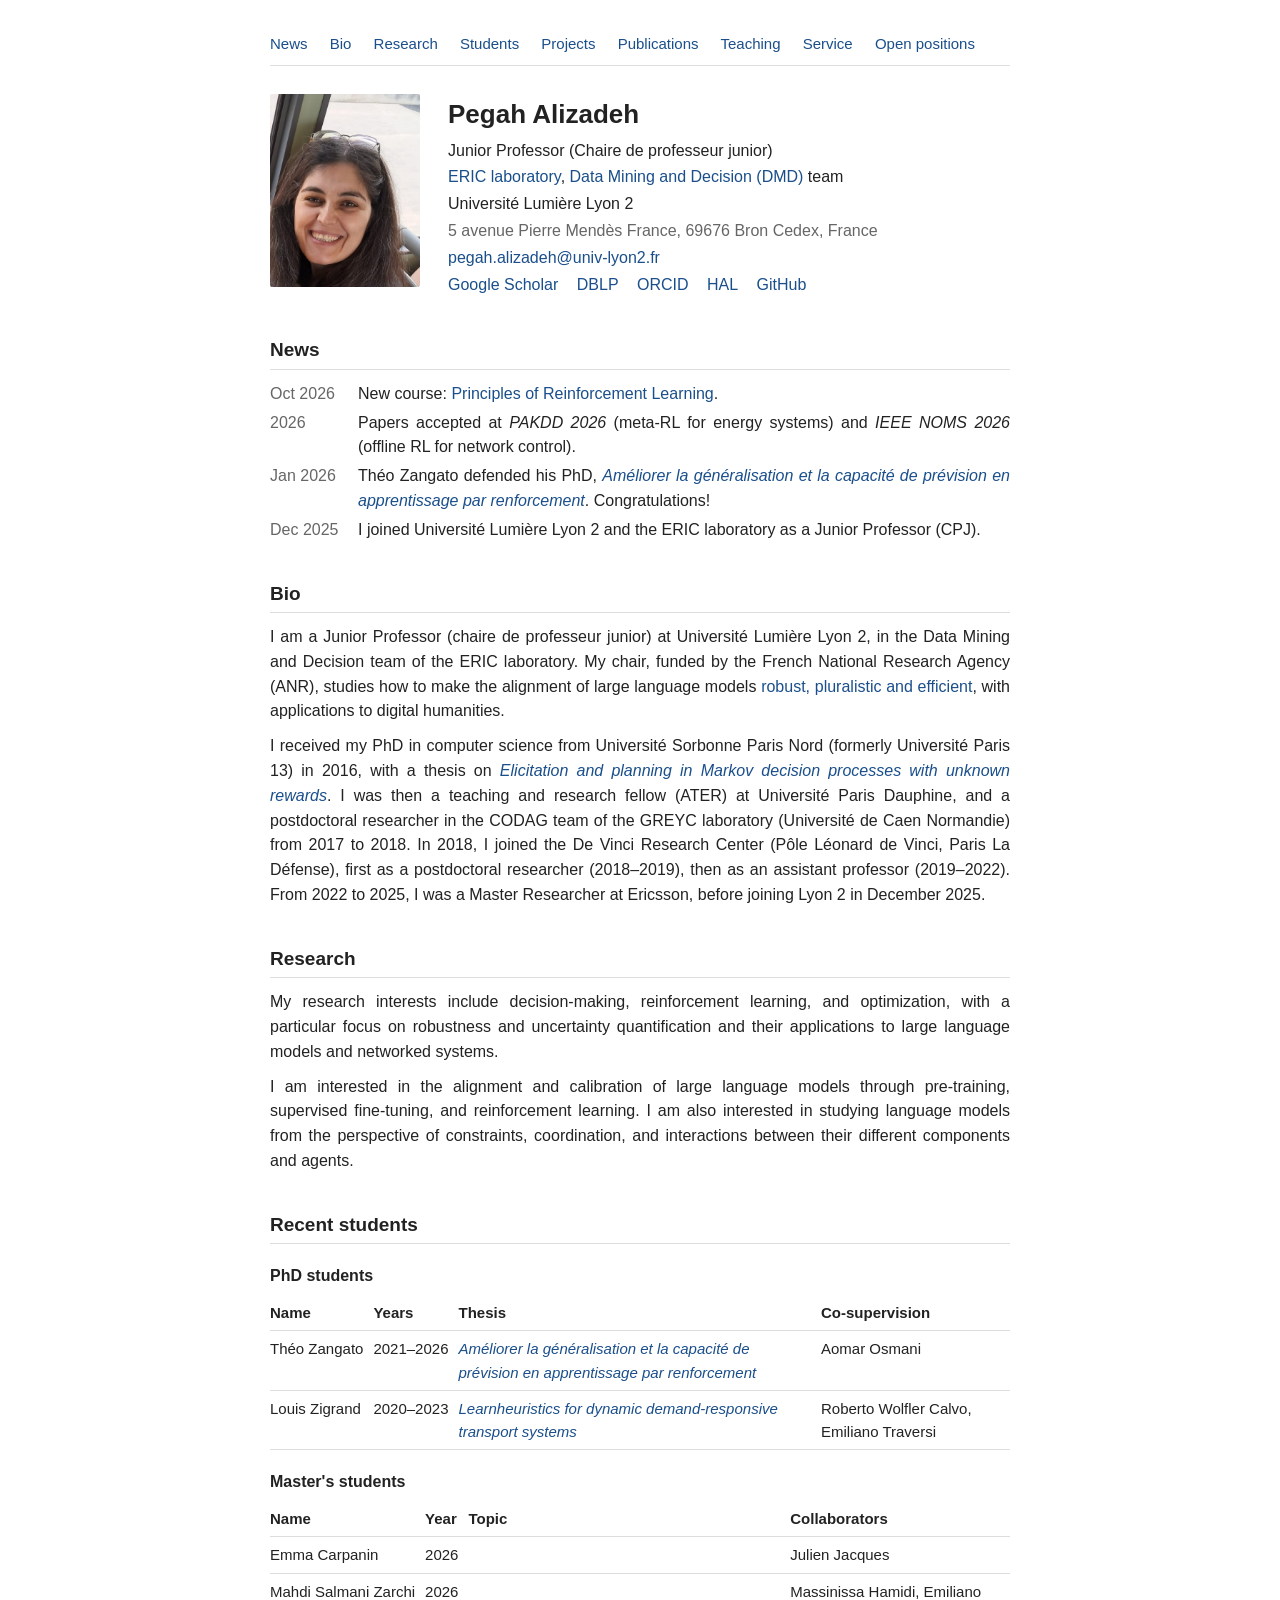
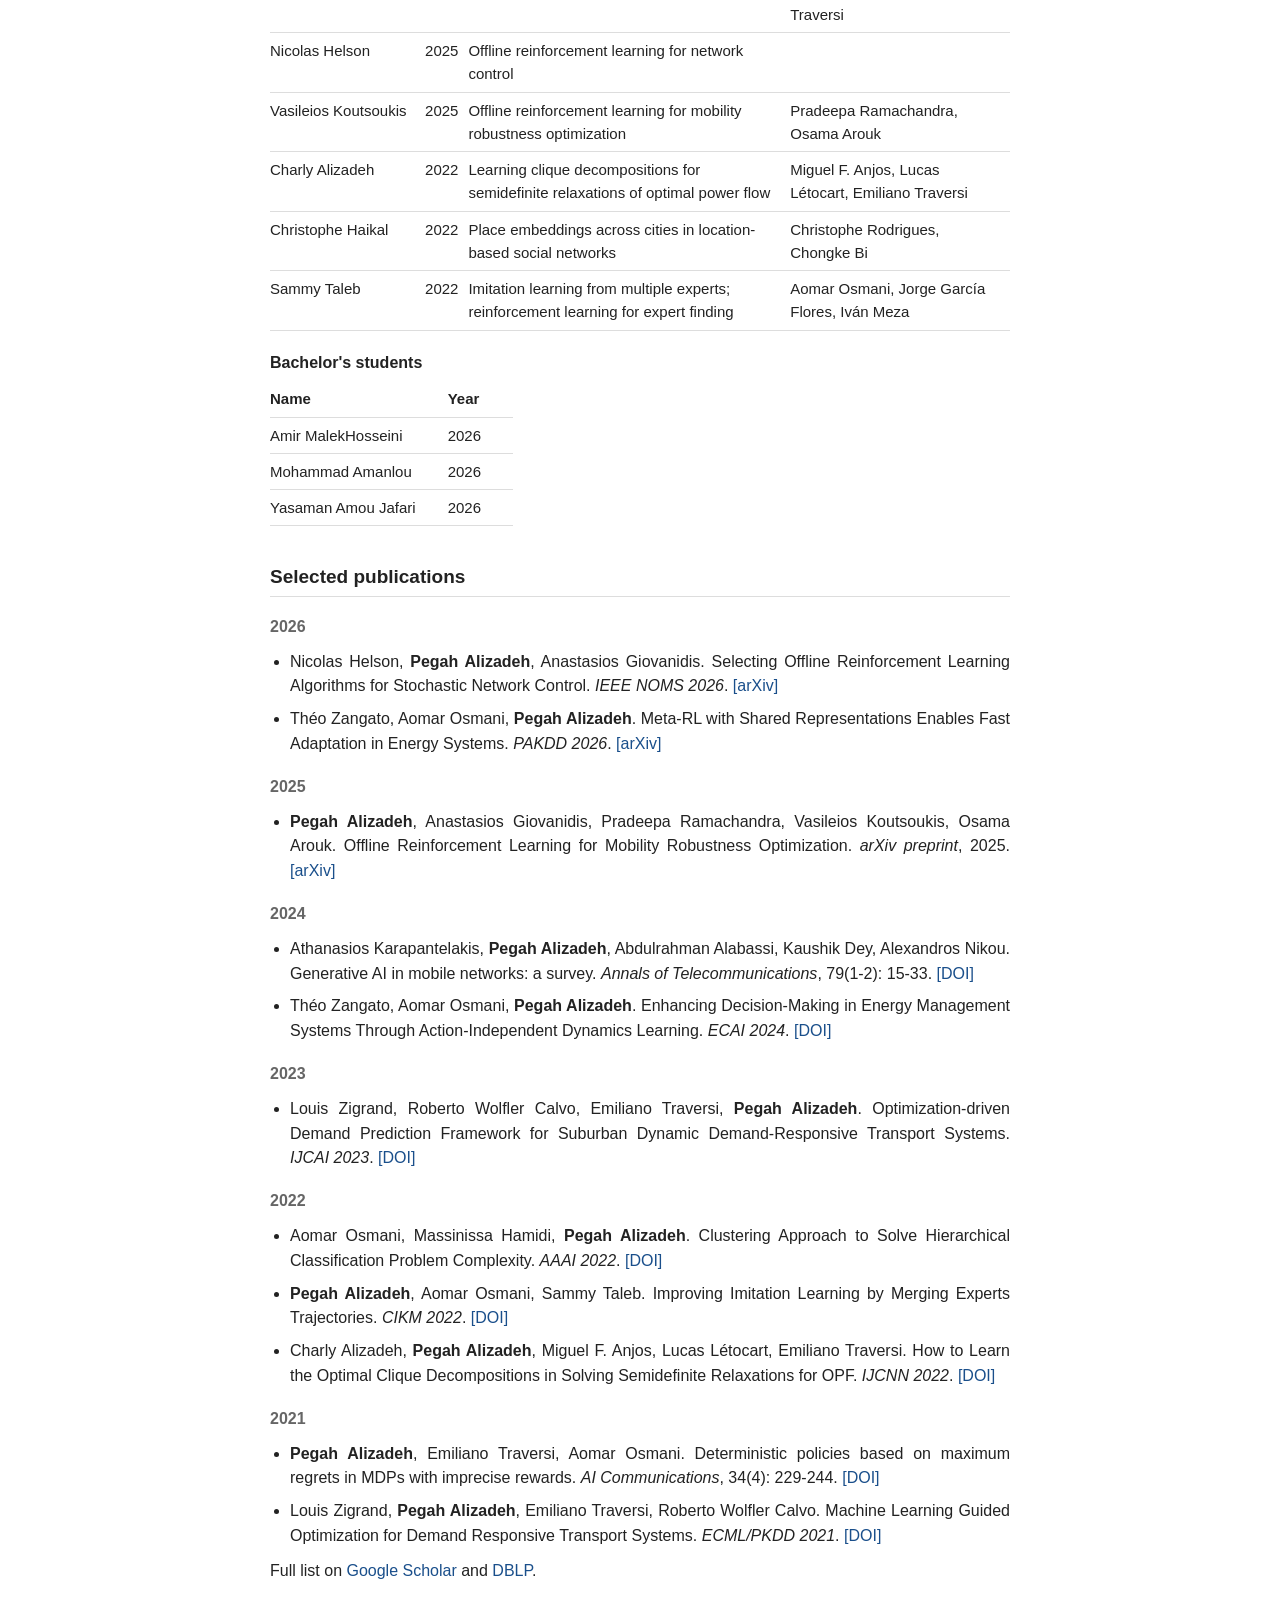
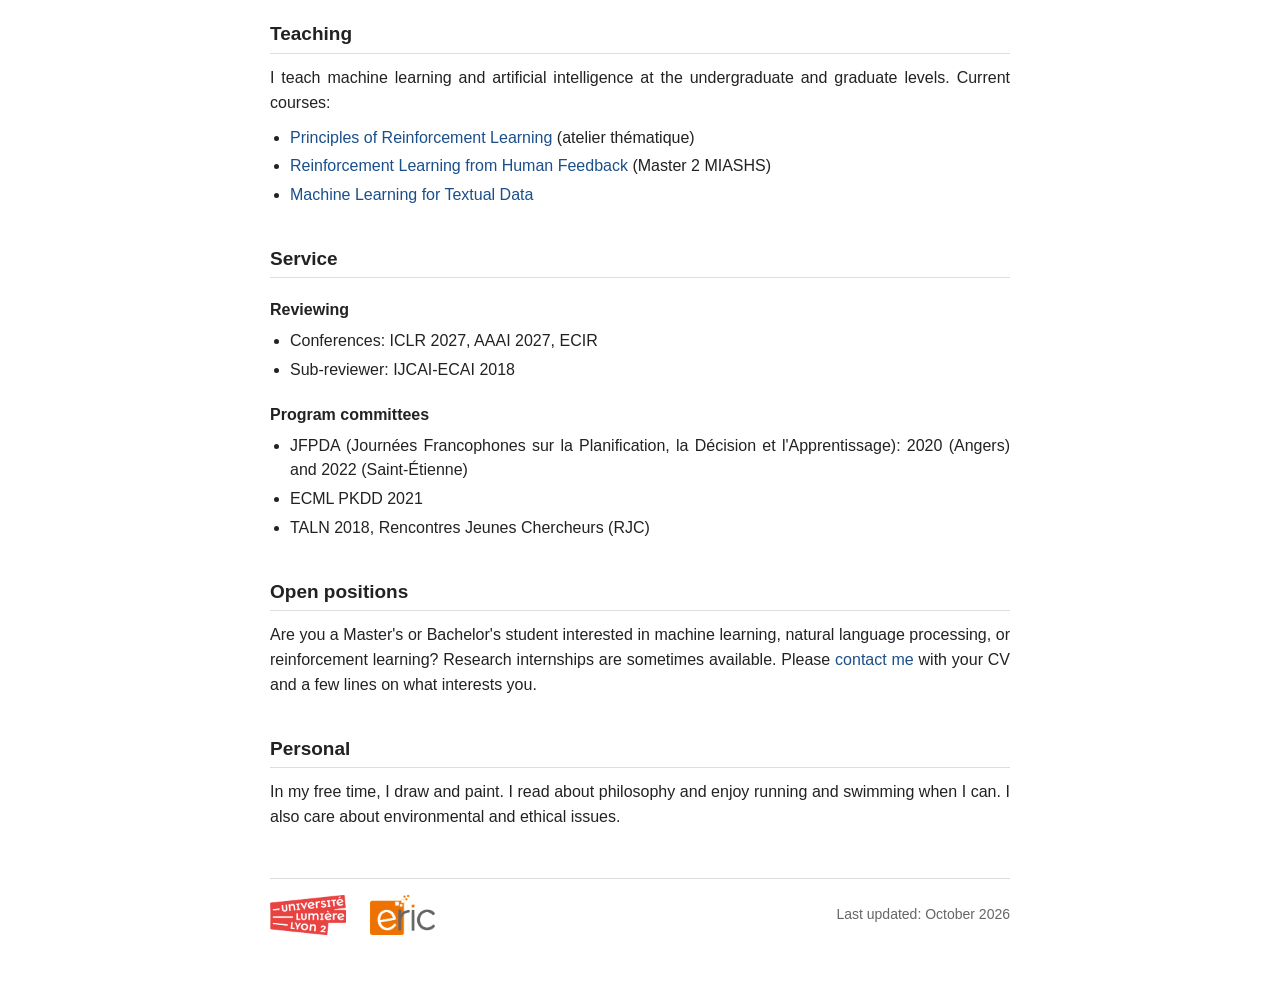
==== index.html @ acbcf165 "Teaching: add the Reinforcement Learning from Human Feedback course page Co-Authored-By: Claude Opus" ====
<!DOCTYPE html>
<html lang="en">
<head>
  <meta charset="UTF-8">
  <meta name="viewport" content="width=device-width, initial-scale=1.0">
  <title>Pegah Alizadeh</title>
  <meta name="description" content="Pegah Alizadeh, Junior Professor at Université Lumière Lyon 2 (ERIC laboratory): reinforcement learning, decision-making, optimization and large language models.">
  <link rel="icon" href="favicon.svg" type="image/svg+xml">
  <link rel="stylesheet" href="style.css">
</head>
<body>
  <nav>
    <a href="#news">News</a>
    <a href="#bio">Bio</a>
    <a href="#research">Research</a>
    <a href="#students">Students</a>
    <a href="projects.html">Projects</a>
    <a href="#publications">Publications</a>
    <a href="#teaching">Teaching</a>
    <a href="#service">Service</a>
    <a href="#opportunities">Open positions</a>
  </nav>

  <header id="about">
    <img src="photo-portrait.jpg" alt="Photo of Pegah Alizadeh">
    <div>
      <h1>Pegah Alizadeh</h1>
      <p>Junior Professor (Chaire de professeur junior)</p>
      <p><a href="https://eric.univ-lyon2.fr/weberic/" target="_blank">ERIC laboratory</a>,
         <a href="https://eric.univ-lyon2.fr/weberic/?page_id=219" target="_blank">Data Mining and Decision (DMD)</a> team</p>
      <p>Université Lumière Lyon 2</p>
      <p class="muted">5 avenue Pierre Mendès France, 69676 Bron Cedex, France</p>
      <p><a href="mailto:pegah.alizadeh@univ-lyon2.fr">pegah.alizadeh@univ-lyon2.fr</a></p>
      <p class="links">
        <a href="https://scholar.google.com/citations?user=bOkBbb8AAAAJ&hl=fr" target="_blank">Google Scholar</a>
        <a href="https://dblp.org/pid/159/4549.html" target="_blank">DBLP</a>
        <a href="https://orcid.org/0000-0002-7231-5840" target="_blank">ORCID</a>
        <a href="https://hal.science/search/index/?q=authFullName_s%3A%22Pegah+Alizadeh%22" target="_blank">HAL</a>
        <a href="https://github.com/pegahani" target="_blank">GitHub</a>
      </p>
    </div>
  </header>

  <section id="news">
    <h2>News</h2>
    <!-- Keep 3 to 5 items, newest first; remove old ones -->
    <ul class="news">
      <li><span class="muted">Oct 2026</span><span>New course: <a href="reinforcement-learning.html">Principles of Reinforcement Learning</a>.</span></li>
      <li><span class="muted">2026</span><span>Papers accepted at <em>PAKDD 2026</em> (meta-RL for energy systems) and <em>IEEE NOMS 2026</em> (offline RL for network control).</span></li>
      <li><span class="muted">Jan 2026</span><span>Théo Zangato defended his PhD, <a href="https://theses.fr/s436061" target="_blank"><em>Améliorer la généralisation et la capacité de prévision en apprentissage par renforcement</em></a>. Congratulations!</span></li>
      <li><span class="muted">Dec 2025</span><span>I joined Université Lumière Lyon 2 and the ERIC laboratory as a Junior Professor (CPJ).</span></li>
    </ul>
  </section>

  <section id="bio">
    <h2>Bio</h2>
    <p>I am a Junior Professor (chaire de professeur junior) at Université Lumière Lyon 2, in the Data Mining and Decision team of the ERIC laboratory.
       My chair, funded by the French National Research Agency (ANR), studies how to make the alignment of large language models
       <a href="projects.html#cpj">robust, pluralistic and efficient</a>, with applications to digital humanities.</p>
    <p>I received my PhD in computer science from Université Sorbonne Paris Nord (formerly Université Paris 13) in 2016, with a thesis on
       <a href="https://theses.fr/2016USPCD011" target="_blank"><em>Elicitation and planning in Markov decision processes with unknown rewards</em></a>.
       I was then a teaching and research fellow (ATER) at Université Paris Dauphine, and a postdoctoral researcher in the CODAG team of the GREYC laboratory (Université de Caen Normandie) from 2017 to 2018.
       In 2018, I joined the De Vinci Research Center (Pôle Léonard de Vinci, Paris La Défense), first as a postdoctoral researcher (2018–2019),
       then as an assistant professor (2019–2022). From 2022 to 2025, I was a Master Researcher at Ericsson, before joining Lyon 2 in December 2025.</p>
  </section>

  <section id="research">
    <h2>Research</h2>
    <p>My research interests include decision-making, reinforcement learning, and optimization, with a particular focus on robustness and uncertainty quantification and their applications to large language models and networked systems.</p>
    <p>I am interested in the alignment and calibration of large language models through pre-training, supervised fine-tuning, and reinforcement learning. I am also interested in studying language models from the perspective of constraints, coordination, and interactions between their different components and agents.</p>
  </section>

  <section id="students">
    <h2>Recent students</h2>

    <h3>PhD students</h3>
    <table class="people">
      <tr><th>Name</th><th>Years</th><th>Thesis</th><th>Co-supervision</th></tr>
      <tr><td>Théo Zangato</td><td>2021–2026</td><td><a href="https://theses.fr/s436061" target="_blank"><em>Améliorer la généralisation et la capacité de prévision en apprentissage par renforcement</em></a></td><td>Aomar Osmani</td></tr>
      <tr><td>Louis Zigrand</td><td>2020–2023</td><td><a href="https://theses.fr/2023PA131042" target="_blank"><em>Learnheuristics for dynamic demand-responsive transport systems</em></a></td><td>Roberto Wolfler Calvo, Emiliano Traversi</td></tr>
    </table>

    <h3>Master's students</h3>
    <table class="people">
      <tr><th>Name</th><th>Year</th><th>Topic</th><th>Collaborators</th></tr>
      <tr><td>Emma Carpanin</td><td>2026</td><td></td><td>Julien Jacques</td></tr>
      <tr><td>Mahdi Salmani Zarchi</td><td>2026</td><td></td><td>Massinissa Hamidi, Emiliano Traversi</td></tr>
      <tr><td>Nicolas Helson</td><td>2025</td><td>Offline reinforcement learning for network control</td><td></td></tr>
      <tr><td>Vasileios Koutsoukis</td><td>2025</td><td>Offline reinforcement learning for mobility robustness optimization</td><td>Pradeepa Ramachandra, Osama Arouk</td></tr>
      <tr><td>Charly Alizadeh</td><td>2022</td><td>Learning clique decompositions for semidefinite relaxations of optimal power flow</td><td>Miguel F. Anjos, Lucas Létocart, Emiliano Traversi</td></tr>
      <tr><td>Christophe Haikal</td><td>2022</td><td>Place embeddings across cities in location-based social networks</td><td>Christophe Rodrigues, Chongke Bi</td></tr>
      <tr><td>Sammy Taleb</td><td>2022</td><td>Imitation learning from multiple experts; reinforcement learning for expert finding</td><td>Aomar Osmani, Jorge García Flores, Iván Meza</td></tr>
    </table>

    <h3>Bachelor's students</h3>
    <table class="people compact">
      <tr><th>Name</th><th>Year</th></tr>
      <tr><td>Amir MalekHosseini</td><td>2026</td></tr>
      <tr><td>Mohammad Amanlou</td><td>2026</td></tr>
      <tr><td>Yasaman Amou Jafari</td><td>2026</td></tr>
    </table>
  </section>

  <section id="publications">
    <h2>Selected publications</h2>

    <p class="year">2026</p>
    <ul class="pubs">
      <li>Nicolas Helson, <strong>Pegah Alizadeh</strong>, Anastasios Giovanidis. Selecting Offline Reinforcement Learning Algorithms for Stochastic Network Control. <em>IEEE NOMS 2026</em>. <a href="https://doi.org/10.48550/arXiv.2603.03932" target="_blank">[arXiv]</a></li>
      <li>Théo Zangato, Aomar Osmani, <strong>Pegah Alizadeh</strong>. Meta-RL with Shared Representations Enables Fast Adaptation in Energy Systems. <em>PAKDD 2026</em>. <a href="https://doi.org/10.48550/arXiv.2603.08418" target="_blank">[arXiv]</a></li>
    </ul>

    <p class="year">2025</p>
    <ul class="pubs">
      <li><strong>Pegah Alizadeh</strong>, Anastasios Giovanidis, Pradeepa Ramachandra, Vasileios Koutsoukis, Osama Arouk. Offline Reinforcement Learning for Mobility Robustness Optimization. <em>arXiv preprint</em>, 2025. <a href="https://doi.org/10.48550/arXiv.2506.22793" target="_blank">[arXiv]</a></li>
    </ul>

    <p class="year">2024</p>
    <ul class="pubs">
      <li>Athanasios Karapantelakis, <strong>Pegah Alizadeh</strong>, Abdulrahman Alabassi, Kaushik Dey, Alexandros Nikou. Generative AI in mobile networks: a survey. <em>Annals of Telecommunications</em>, 79(1-2): 15-33. <a href="https://doi.org/10.1007/s12243-023-00980-9" target="_blank">[DOI]</a></li>
      <li>Théo Zangato, Aomar Osmani, <strong>Pegah Alizadeh</strong>. Enhancing Decision-Making in Energy Management Systems Through Action-Independent Dynamics Learning. <em>ECAI 2024</em>. <a href="https://doi.org/10.3233/FAIA241050" target="_blank">[DOI]</a></li>
    </ul>

    <p class="year">2023</p>
    <ul class="pubs">
      <li>Louis Zigrand, Roberto Wolfler Calvo, Emiliano Traversi, <strong>Pegah Alizadeh</strong>. Optimization-driven Demand Prediction Framework for Suburban Dynamic Demand-Responsive Transport Systems. <em>IJCAI 2023</em>. <a href="https://doi.org/10.24963/ijcai.2023/703" target="_blank">[DOI]</a></li>
    </ul>

    <p class="year">2022</p>
    <ul class="pubs">
      <li>Aomar Osmani, Massinissa Hamidi, <strong>Pegah Alizadeh</strong>. Clustering Approach to Solve Hierarchical Classification Problem Complexity. <em>AAAI 2022</em>. <a href="https://doi.org/10.1609/aaai.v36i7.20760" target="_blank">[DOI]</a></li>
      <li><strong>Pegah Alizadeh</strong>, Aomar Osmani, Sammy Taleb. Improving Imitation Learning by Merging Experts Trajectories. <em>CIKM 2022</em>. <a href="https://doi.org/10.1145/3511808.3557616" target="_blank">[DOI]</a></li>
      <li>Charly Alizadeh, <strong>Pegah Alizadeh</strong>, Miguel F. Anjos, Lucas Létocart, Emiliano Traversi. How to Learn the Optimal Clique Decompositions in Solving Semidefinite Relaxations for OPF. <em>IJCNN 2022</em>. <a href="https://doi.org/10.1109/IJCNN55064.2022.9891912" target="_blank">[DOI]</a></li>
    </ul>

    <p class="year">2021</p>
    <ul class="pubs">
      <li><strong>Pegah Alizadeh</strong>, Emiliano Traversi, Aomar Osmani. Deterministic policies based on maximum regrets in MDPs with imprecise rewards. <em>AI Communications</em>, 34(4): 229-244. <a href="https://doi.org/10.3233/AIC-190632" target="_blank">[DOI]</a></li>
      <li>Louis Zigrand, <strong>Pegah Alizadeh</strong>, Emiliano Traversi, Roberto Wolfler Calvo. Machine Learning Guided Optimization for Demand Responsive Transport Systems. <em>ECML/PKDD 2021</em>. <a href="https://doi.org/10.1007/978-3-030-86514-6_26" target="_blank">[DOI]</a></li>
    </ul>
    <p>Full list on <a href="https://scholar.google.com/citations?user=bOkBbb8AAAAJ&hl=fr" target="_blank">Google Scholar</a> and <a href="https://dblp.org/pid/159/4549.html" target="_blank">DBLP</a>.</p>
  </section>

  <section id="teaching">
    <h2>Teaching</h2>
    <p>I teach machine learning and artificial intelligence at the undergraduate and graduate levels. Current courses:</p>
    <ul>
      <li><a href="reinforcement-learning.html">Principles of Reinforcement Learning</a> (atelier thématique)</li>
      <li><a href="rlhf-course.html">Reinforcement Learning from Human Feedback</a> (Master 2 MIASHS)</li>
      <li><a href="machine-learning-textual-data.html">Machine Learning for Textual Data</a></li>
    </ul>
  </section>

  <section id="service">
    <h2>Service</h2>
    <h3>Reviewing</h3>
    <ul>
      <li>Conferences: ICLR 2027, AAAI 2027, ECIR</li>
      <li>Sub-reviewer: IJCAI-ECAI 2018</li>
    </ul>
    <h3>Program committees</h3>
    <ul>
      <li>JFPDA (Journées Francophones sur la Planification, la Décision et l'Apprentissage): 2020 (Angers) and 2022 (Saint-Étienne)</li>
      <li>ECML PKDD 2021</li>
      <li>TALN 2018, Rencontres Jeunes Chercheurs (RJC)</li>
    </ul>
    <!-- Template for more items: PhD juries, responsibilities at Lyon 2 / ERIC, project evaluation (ANR, ...)
    <h3>PhD juries</h3>
    <ul><li>First Last, University, year (examiner)</li></ul>
    -->
  </section>

  <section id="opportunities">
    <h2>Open positions</h2>
    <p>Are you a Master's or Bachelor's student interested in machine learning, natural language processing, or reinforcement learning? Research internships are sometimes available. Please <a href="mailto:pegah.alizadeh@univ-lyon2.fr?subject=Research%20opportunity">contact me</a> with your CV and a few lines on what interests you.</p>
  </section>

  <section id="personal">
    <h2>Personal</h2>
    <p>In my free time, I draw and paint. I read about philosophy and enjoy running and swimming when I can. I also care about environmental and ethical issues.</p>
  </section>

  <footer>
    <img src="lyon2-logo-trim.png" alt="Université Lumière Lyon 2">
    <img src="eric-lab-trim.png" alt="ERIC laboratory">
    <span>Last updated: October 2026</span>
  </footer>
</body>
</html>
---- style.css ----
/* Simple academic page: one column, one accent colour, no effects. */

:root {
  --text: #222;
  --muted: #666;
  --rule: #ddd;
  --link: #1a4f8b;
  --bg: #fff;
}

* {
  box-sizing: border-box;
}

html {
  scroll-behavior: smooth;
}

body {
  margin: 0 auto;
  padding: 32px 20px 48px;
  max-width: 780px;
  background: var(--bg);
  color: var(--text);
  font-family: -apple-system, BlinkMacSystemFont, "Segoe UI", Roboto, "Helvetica Neue", Arial, sans-serif;
  font-size: 16px;
  line-height: 1.55;
}

a {
  color: var(--link);
  text-decoration: none;
}

a:hover {
  text-decoration: underline;
}

/* Navigation: a single line of text links */
nav {
  padding-bottom: 10px;
  margin-bottom: 28px;
  border-bottom: 1px solid var(--rule);
  font-size: 15px;
}

nav a {
  margin-right: 18px;
}

/* Header: photo and identity */
header {
  display: flex;
  gap: 28px;
  align-items: flex-start;
  margin-bottom: 8px;
}

header img {
  width: 150px;
  height: auto;
  border-radius: 2px;
}

header h1 {
  margin: 0 0 4px;
  font-size: 26px;
  font-weight: 600;
}

header p {
  margin: 2px 0;
}

.muted {
  color: var(--muted);
}

.links a {
  margin-right: 14px;
}

/* Sections */
h1 {
  font-size: 26px;
  font-weight: 600;
  margin: 0 0 8px;
}

h2 {
  margin: 36px 0 12px;
  padding-bottom: 4px;
  border-bottom: 1px solid var(--rule);
  font-size: 19px;
  font-weight: 600;
}

h3 {
  margin: 20px 0 6px;
  font-size: 16px;
  font-weight: 600;
}

p {
  margin: 0 0 10px;
}

ul {
  margin: 0 0 10px;
  padding-left: 20px;
}

li {
  margin: 4px 0;
}

/* Justified text for paragraphs and list items (not headers, menus or tables) */
section p,
section li,
body > p,
.project p,
.project li {
  text-align: justify;
  hyphens: auto;
}

header p {
  text-align: left;
}

/* News: date in a fixed column, wrapped lines aligned with the text */
.news {
  list-style: none;
  padding-left: 0;
}

.news li {
  display: grid;
  grid-template-columns: 76px 1fr;
  column-gap: 12px;
}

/* Publications */
.pubs li {
  margin: 8px 0;
}

.year {
  margin-top: 18px;
  color: var(--muted);
  font-weight: 600;
}

/* Tables (students, course sessions) */
table {
  width: 100%;
  border-collapse: collapse;
  margin: 6px 0 12px;
  font-size: 15px;
}

th,
td {
  padding: 6px 10px 6px 0;
  border-bottom: 1px solid var(--rule);
  text-align: left;
  vertical-align: top;
}

th {
  font-weight: 600;
}

/* Keep names and years on one line (they wrap again on small screens) */
table.people td:nth-child(1),
table.people td:nth-child(2) {
  white-space: nowrap;
}

table.compact {
  width: auto;
}

table.compact td,
table.compact th {
  padding-right: 32px;
}

/* Footer with institution logos */
footer {
  margin-top: 48px;
  padding-top: 16px;
  border-top: 1px solid var(--rule);
  display: flex;
  gap: 24px;
  align-items: center;
  color: var(--muted);
  font-size: 14px;
}

footer img {
  height: 40px;
  width: auto;
  display: block;
}

footer span {
  margin-left: auto;
}

@media (max-width: 560px) {
  header {
    flex-direction: column;
    gap: 14px;
  }

  header img {
    width: 120px;
  }

  nav a {
    display: inline-block;
    margin-bottom: 4px;
  }

  table {
    font-size: 14px;
  }

  table.people td:nth-child(1),
  table.people td:nth-child(2) {
    white-space: normal;
  }
}
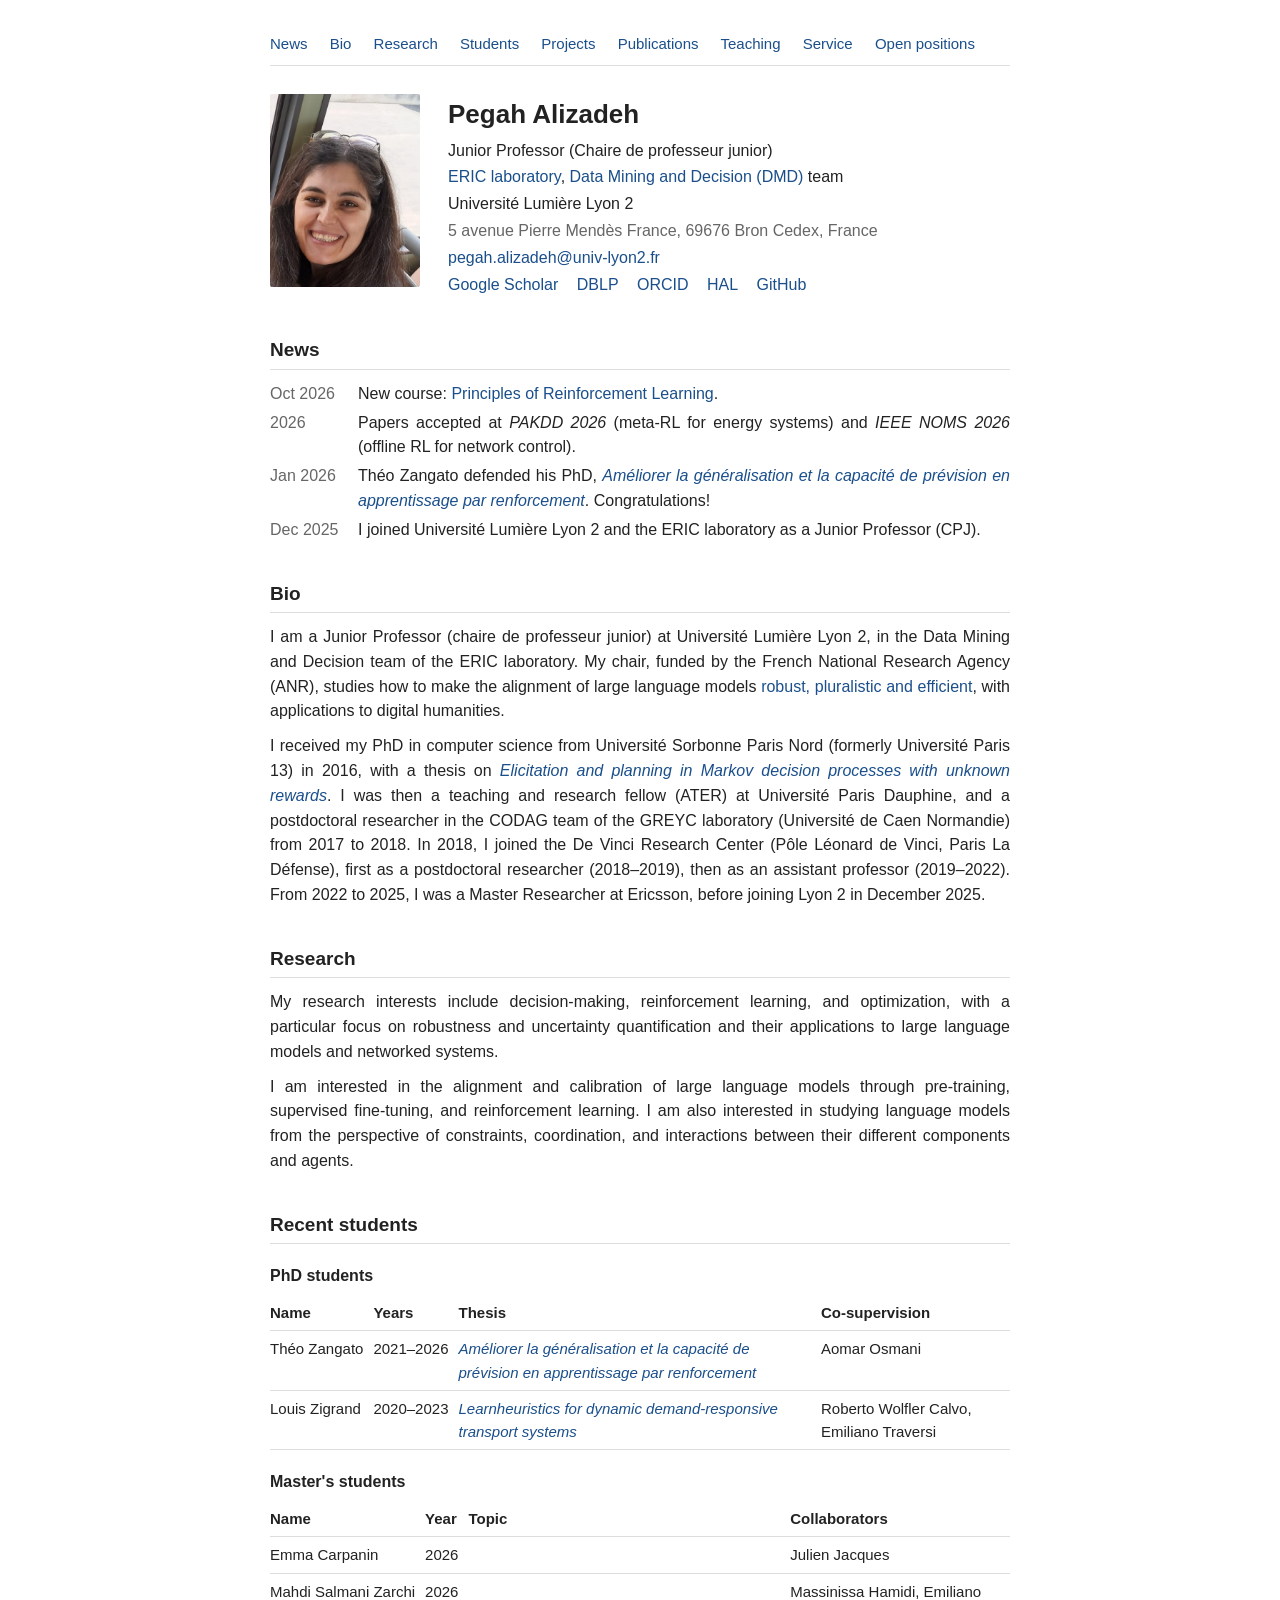
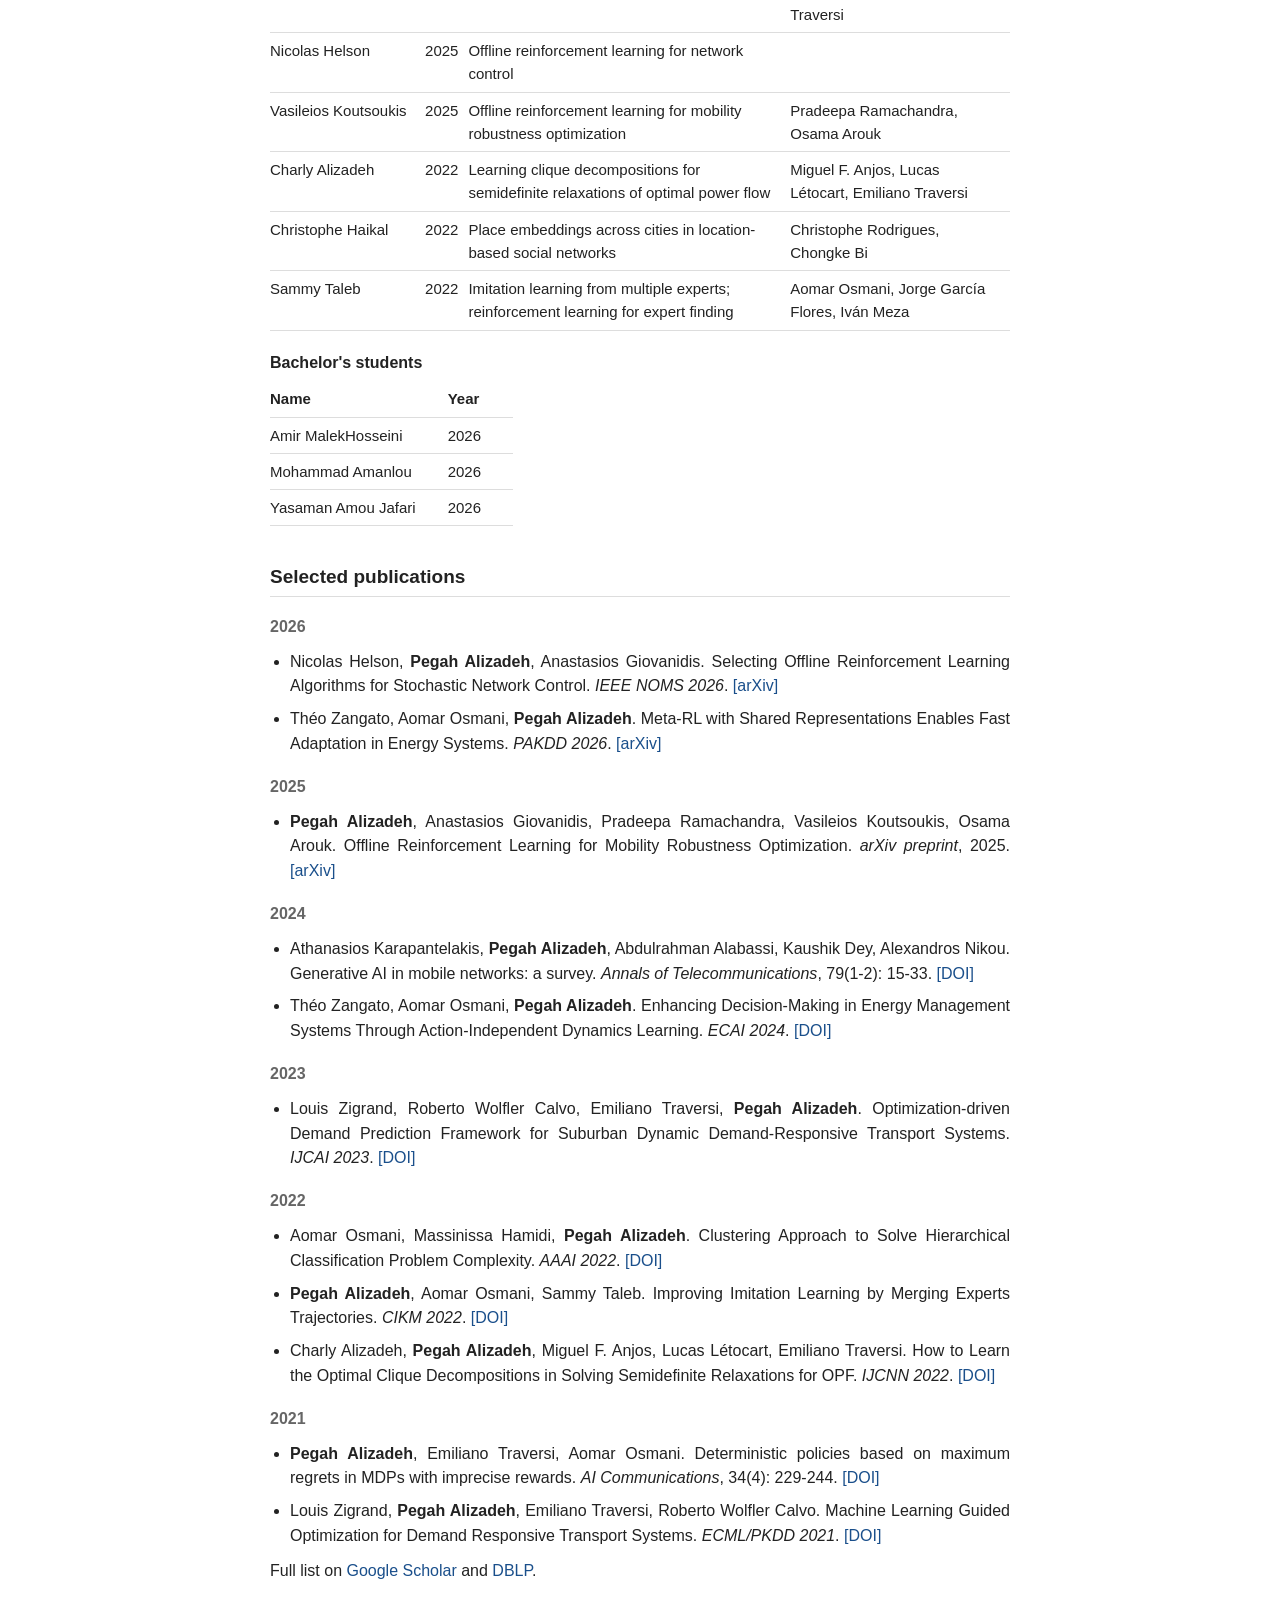
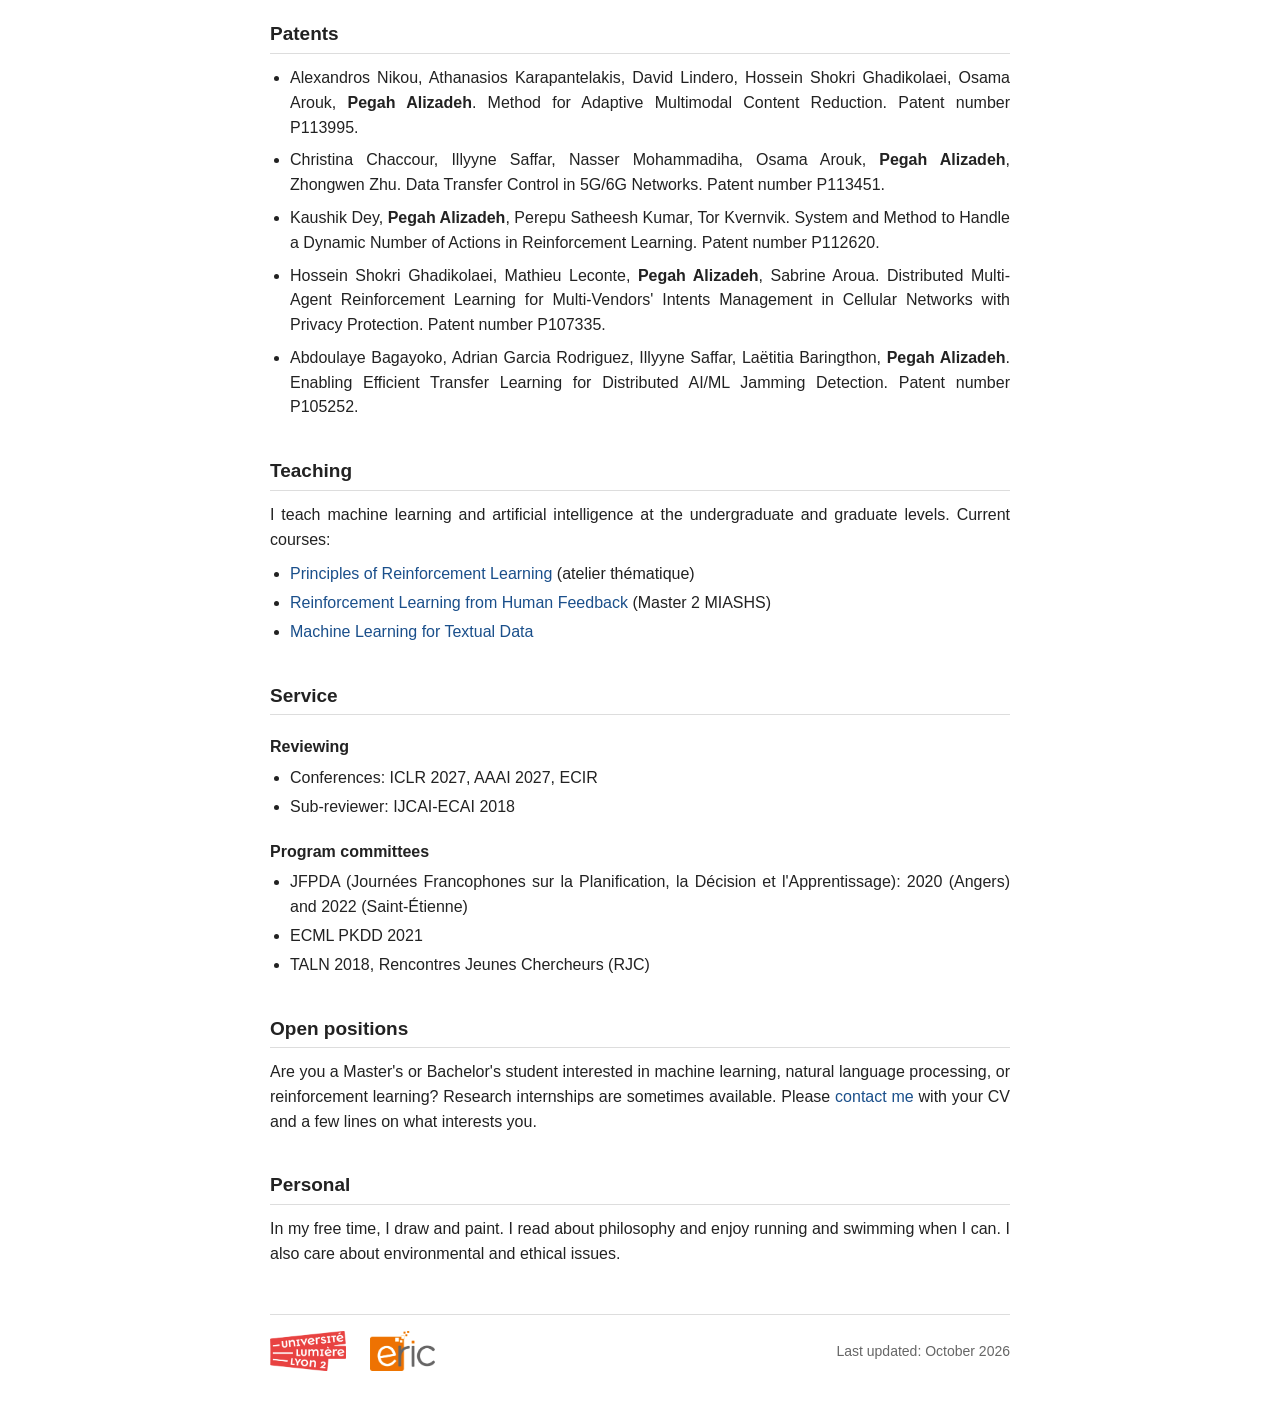
==== commit 9a402fec: "Add a Patents section after Publications Co-Authored-By: Claude Opus 5.5 <noreply@anthropic.com>" ====
--- a/index.html
+++ b/index.html
@@ -141,6 +141,17 @@
     <p>Full list on <a href="https://scholar.google.com/citations?user=bOkBbb8AAAAJ&hl=fr" target="_blank">Google Scholar</a> and <a href="https://dblp.org/pid/159/4549.html" target="_blank">DBLP</a>.</p>
   </section>
 
+  <section id="patents">
+    <h2>Patents</h2>
+    <ul class="pubs">
+      <li>Alexandros Nikou, Athanasios Karapantelakis, David Lindero, Hossein Shokri Ghadikolaei, Osama Arouk, <strong>Pegah Alizadeh</strong>. Method for Adaptive Multimodal Content Reduction. Patent number P113995.</li>
+      <li>Christina Chaccour, Illyyne Saffar, Nasser Mohammadiha, Osama Arouk, <strong>Pegah Alizadeh</strong>, Zhongwen Zhu. Data Transfer Control in 5G/6G Networks. Patent number P113451.</li>
+      <li>Kaushik Dey, <strong>Pegah Alizadeh</strong>, Perepu Satheesh Kumar, Tor Kvernvik. System and Method to Handle a Dynamic Number of Actions in Reinforcement Learning. Patent number P112620.</li>
+      <li>Hossein Shokri Ghadikolaei, Mathieu Leconte, <strong>Pegah Alizadeh</strong>, Sabrine Aroua. Distributed Multi-Agent Reinforcement Learning for Multi-Vendors' Intents Management in Cellular Networks with Privacy Protection. Patent number P107335.</li>
+      <li>Abdoulaye Bagayoko, Adrian Garcia Rodriguez, Illyyne Saffar, Laëtitia Baringthon, <strong>Pegah Alizadeh</strong>. Enabling Efficient Transfer Learning for Distributed AI/ML Jamming Detection. Patent number P105252.</li>
+    </ul>
+  </section>
+
   <section id="teaching">
     <h2>Teaching</h2>
     <p>I teach machine learning and artificial intelligence at the undergraduate and graduate levels. Current courses:</p>
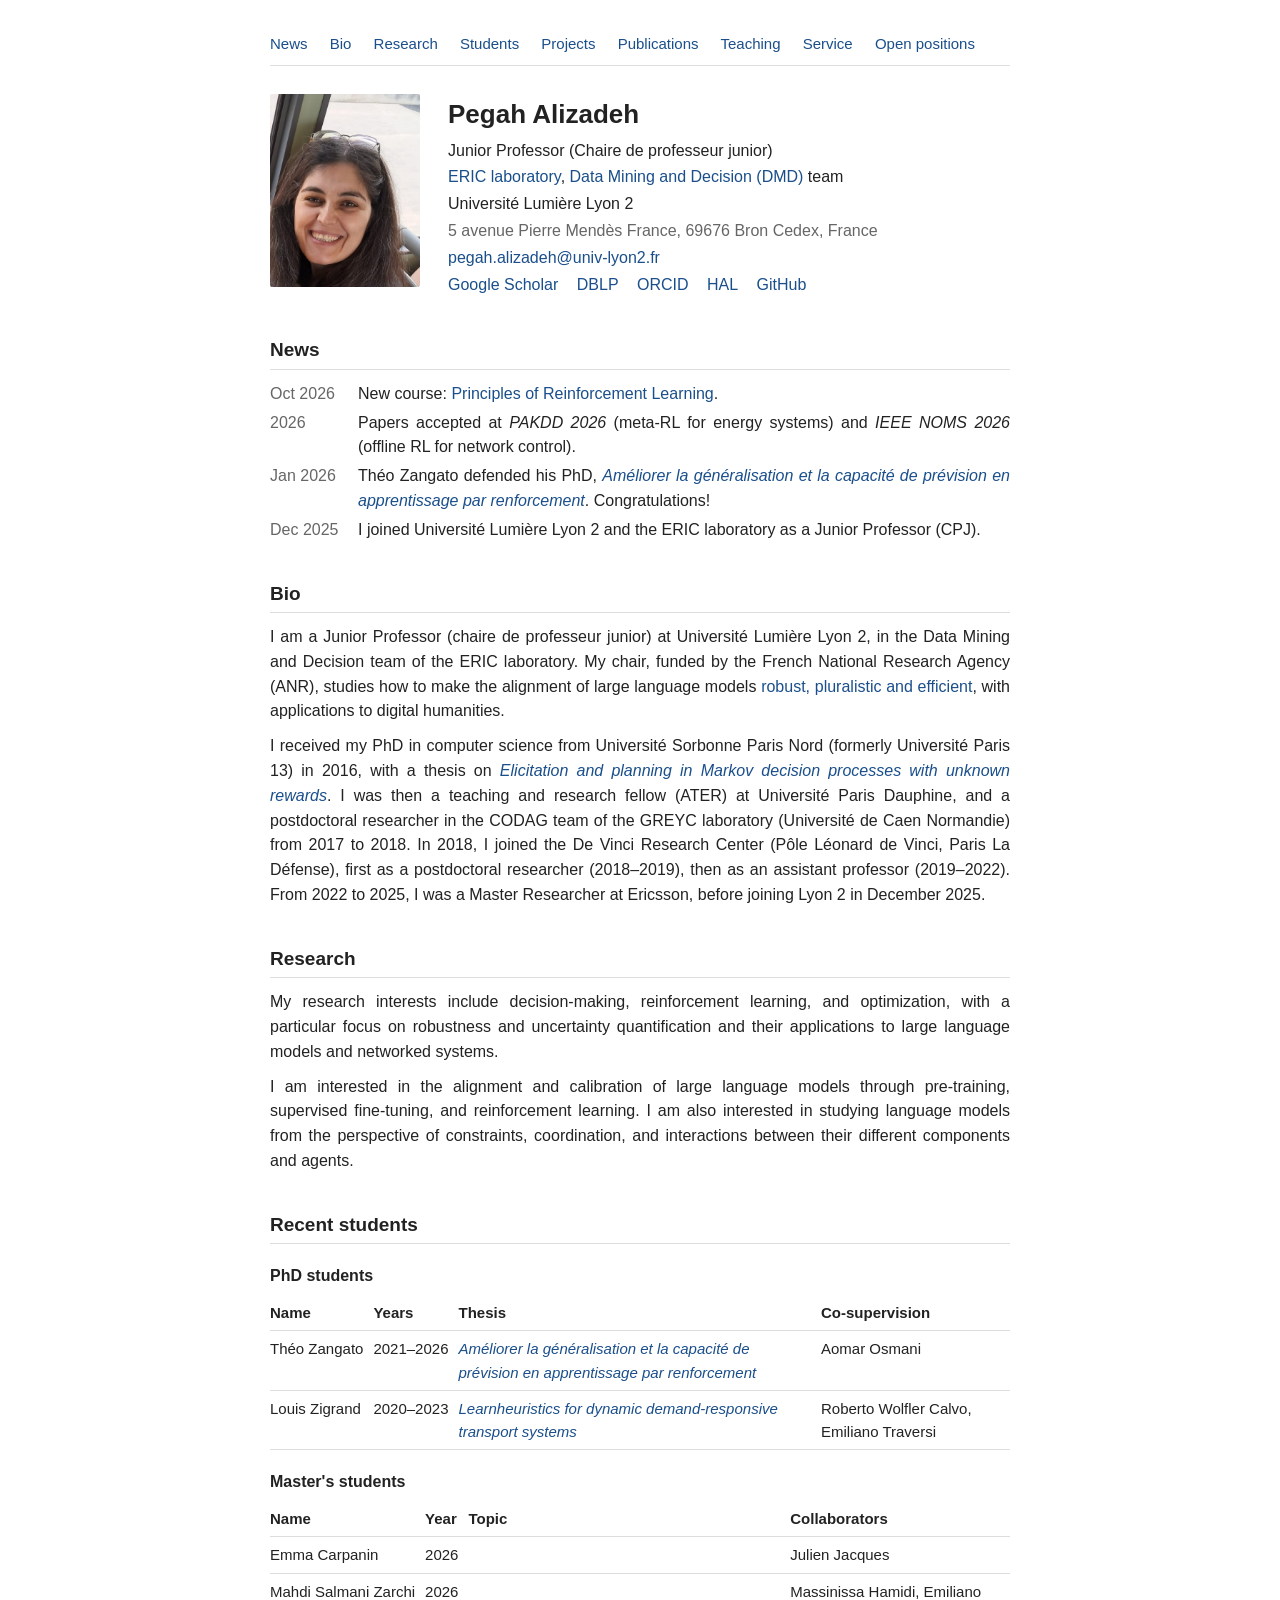
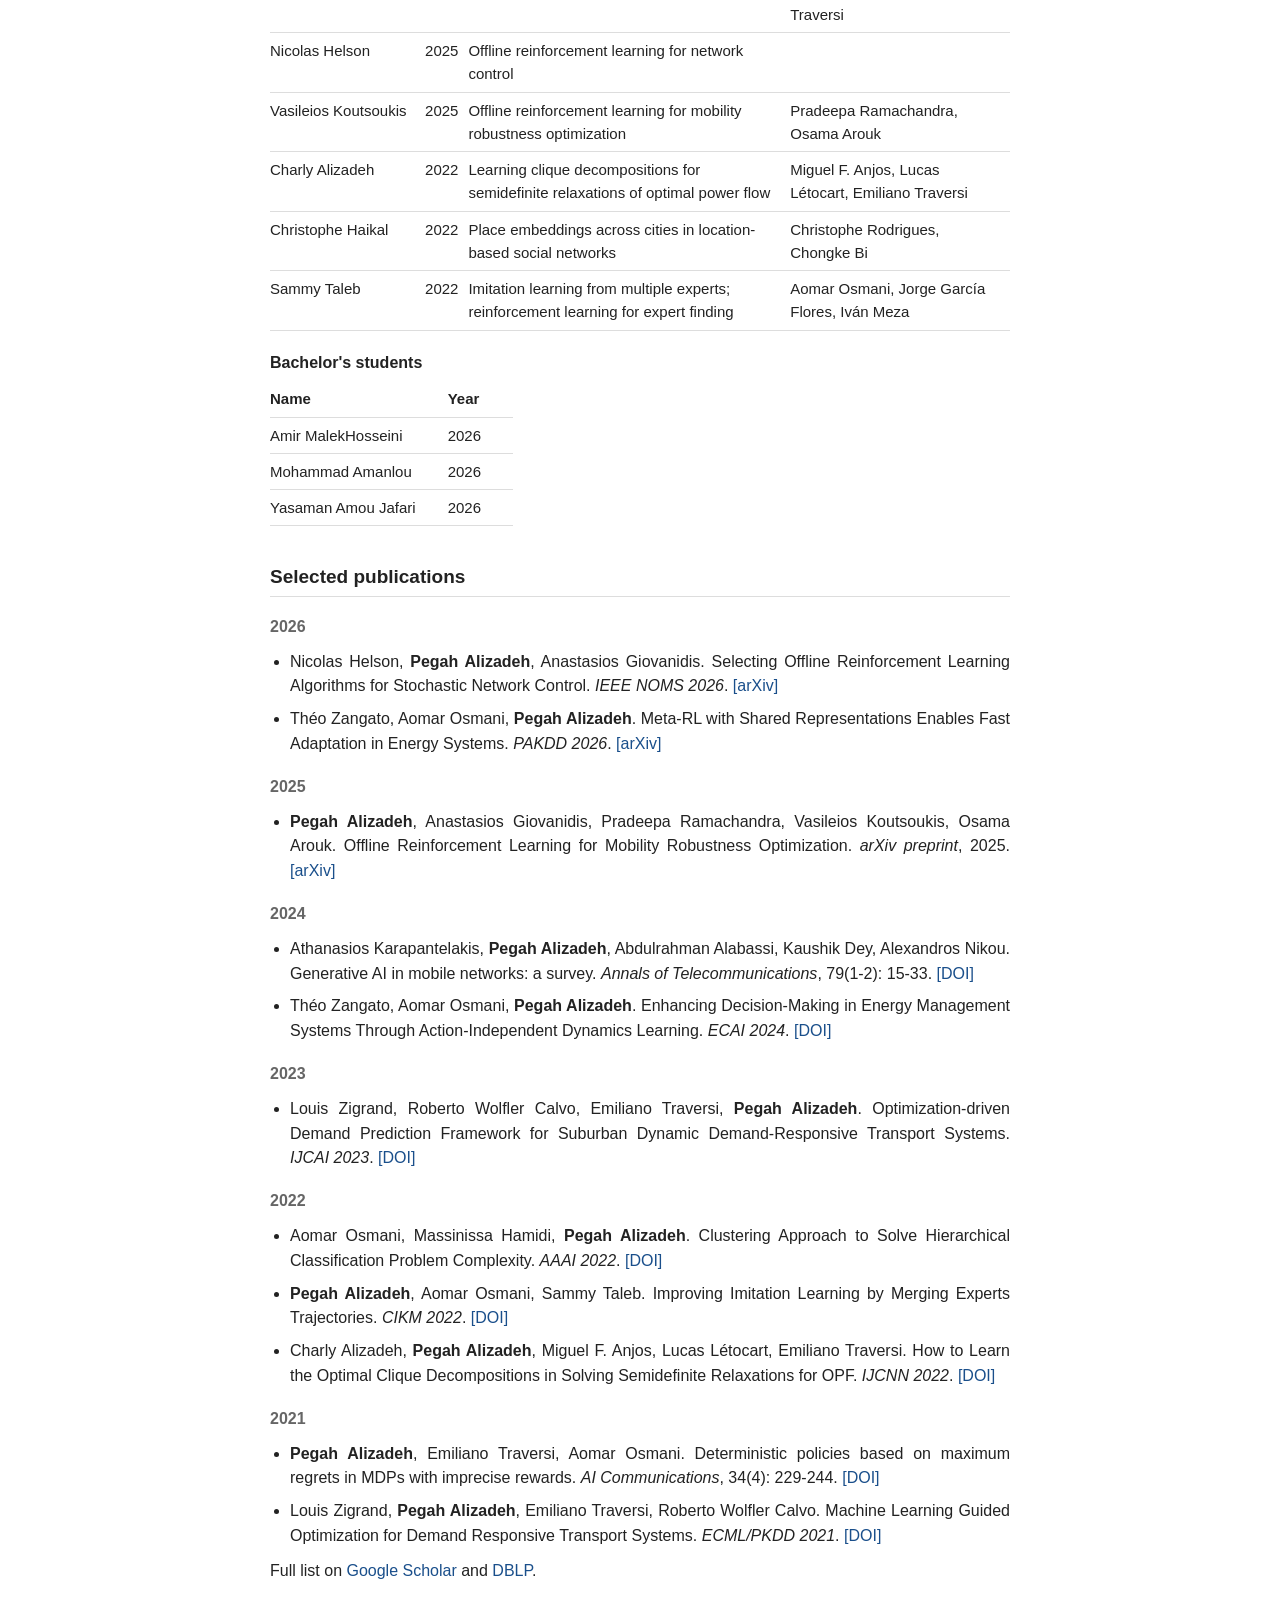
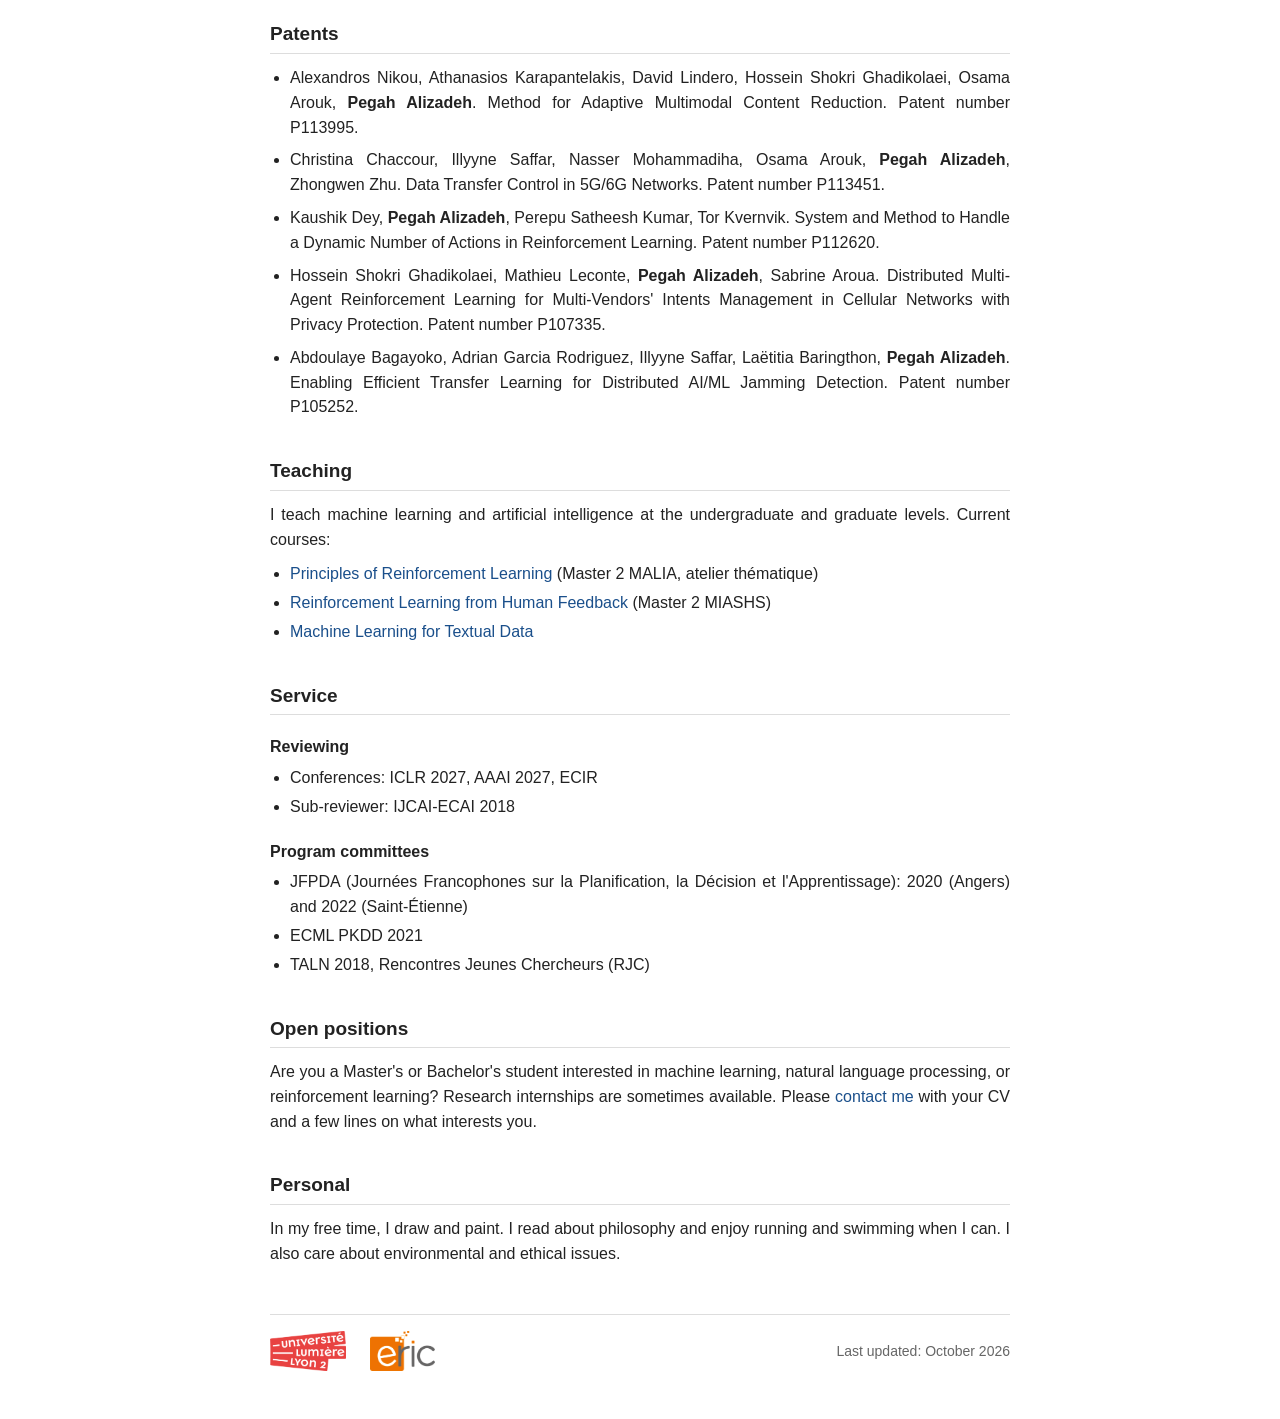
==== commit d96d4a66: "Teaching: Principles of Reinforcement Learning is for Master 2 MALIA Co-Authored-By: Claude Opus 5.5" ====
--- a/index.html
+++ b/index.html
@@ -156,7 +156,7 @@
     <h2>Teaching</h2>
     <p>I teach machine learning and artificial intelligence at the undergraduate and graduate levels. Current courses:</p>
     <ul>
-      <li><a href="reinforcement-learning.html">Principles of Reinforcement Learning</a> (atelier thématique)</li>
+      <li><a href="reinforcement-learning.html">Principles of Reinforcement Learning</a> (Master 2 MALIA, atelier thématique)</li>
       <li><a href="rlhf-course.html">Reinforcement Learning from Human Feedback</a> (Master 2 MIASHS)</li>
       <li><a href="machine-learning-textual-data.html">Machine Learning for Textual Data</a></li>
     </ul>
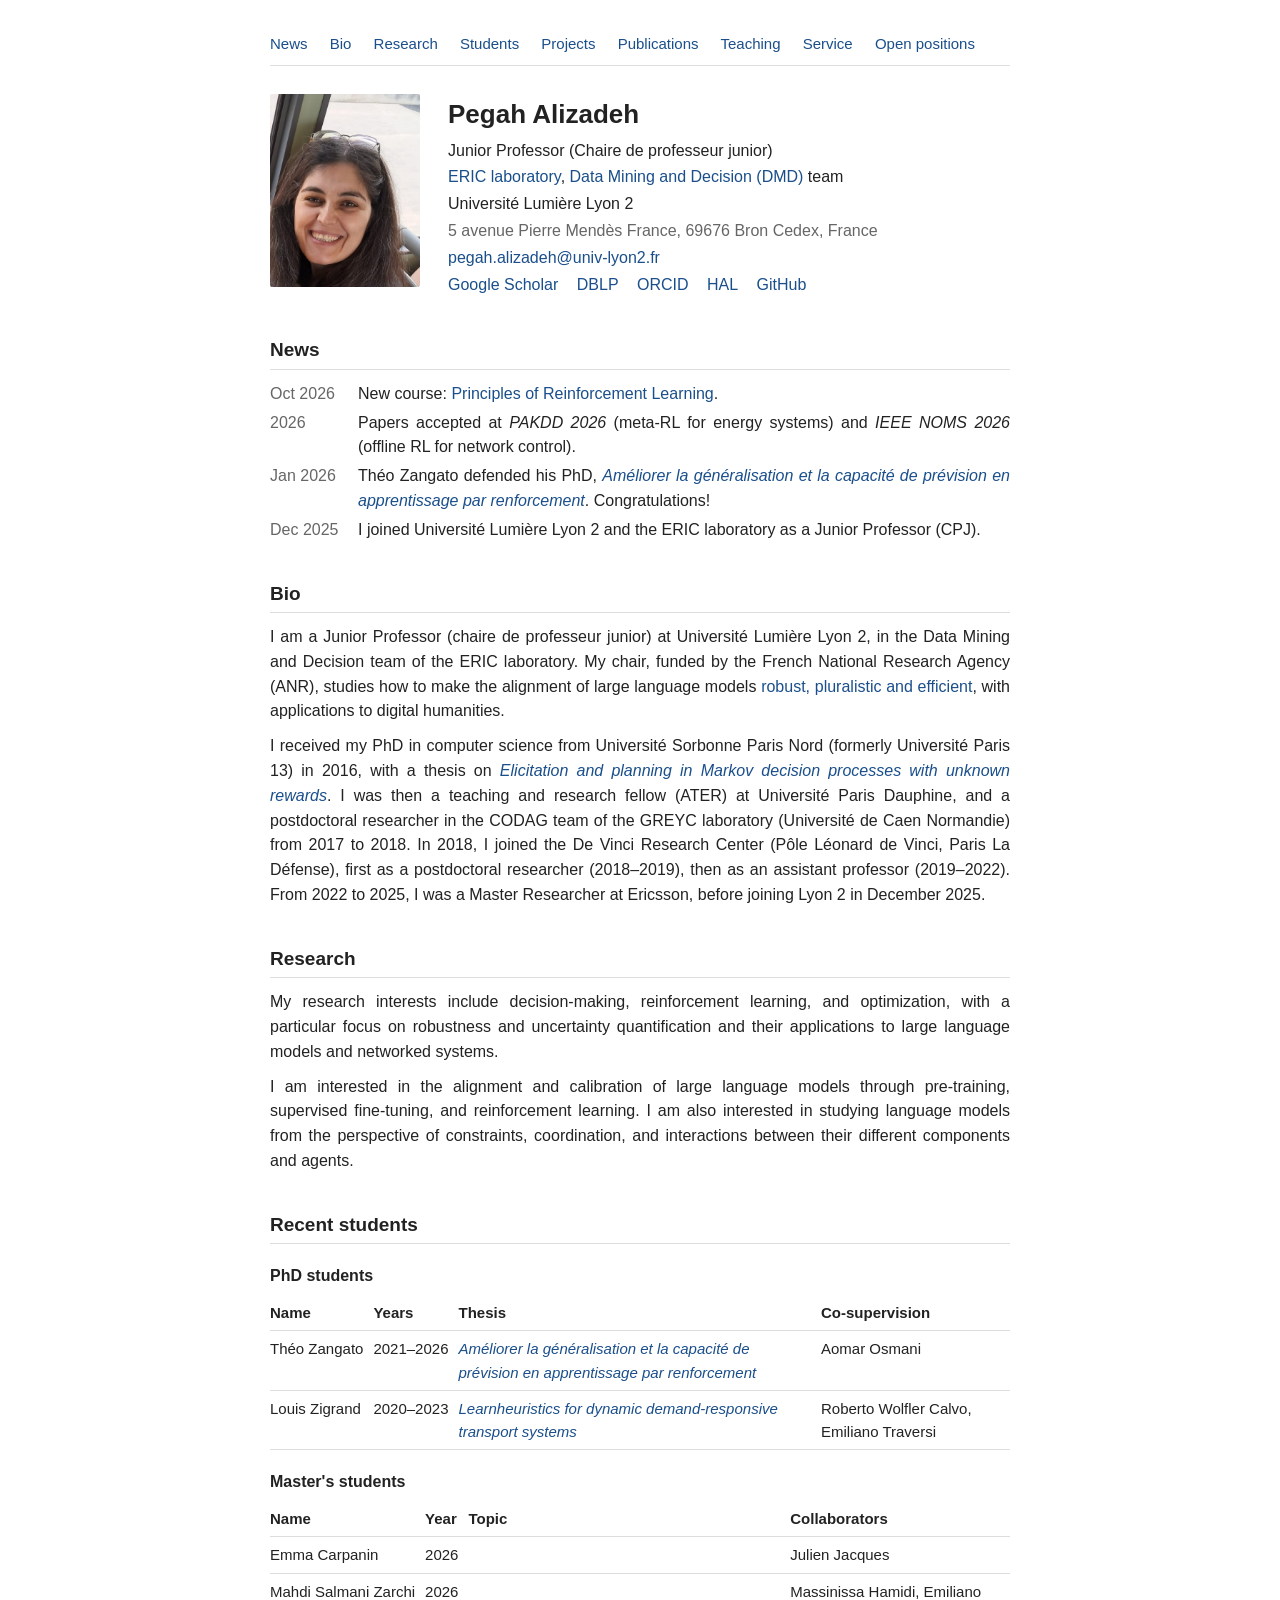
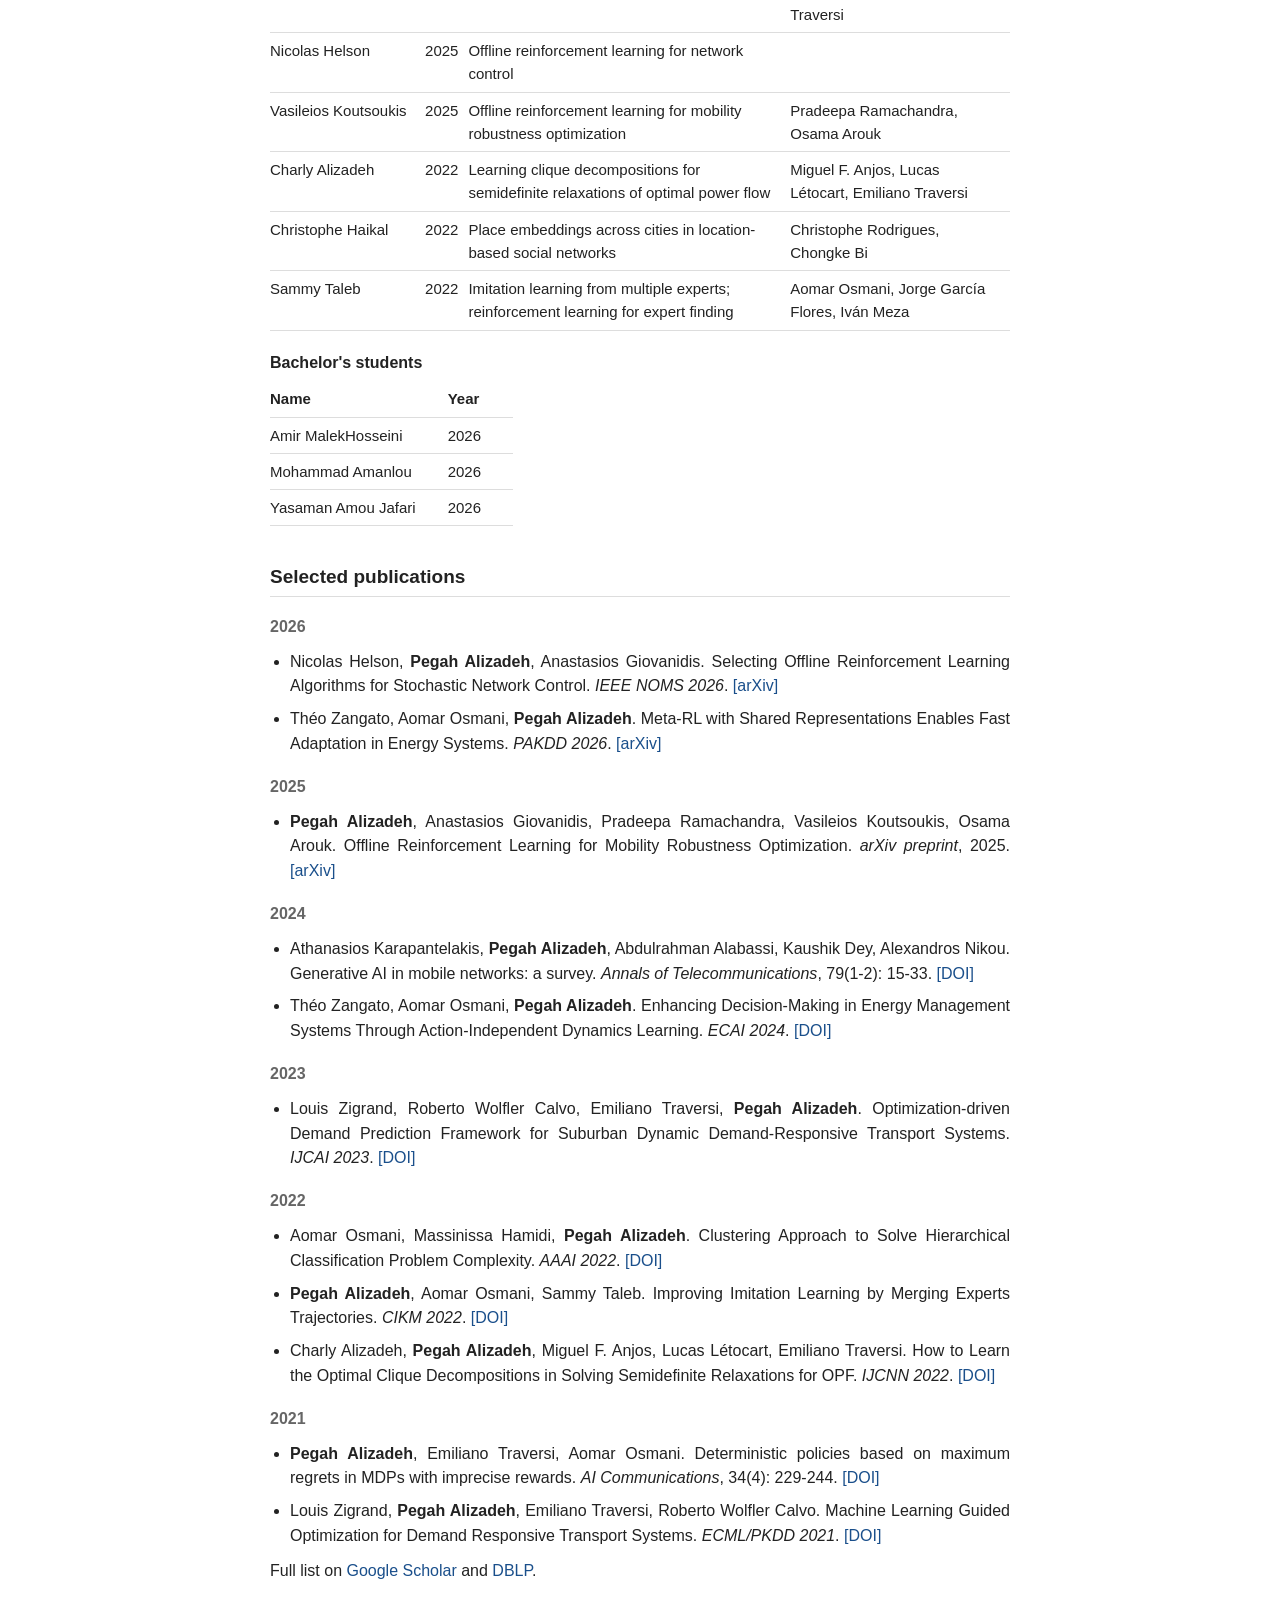
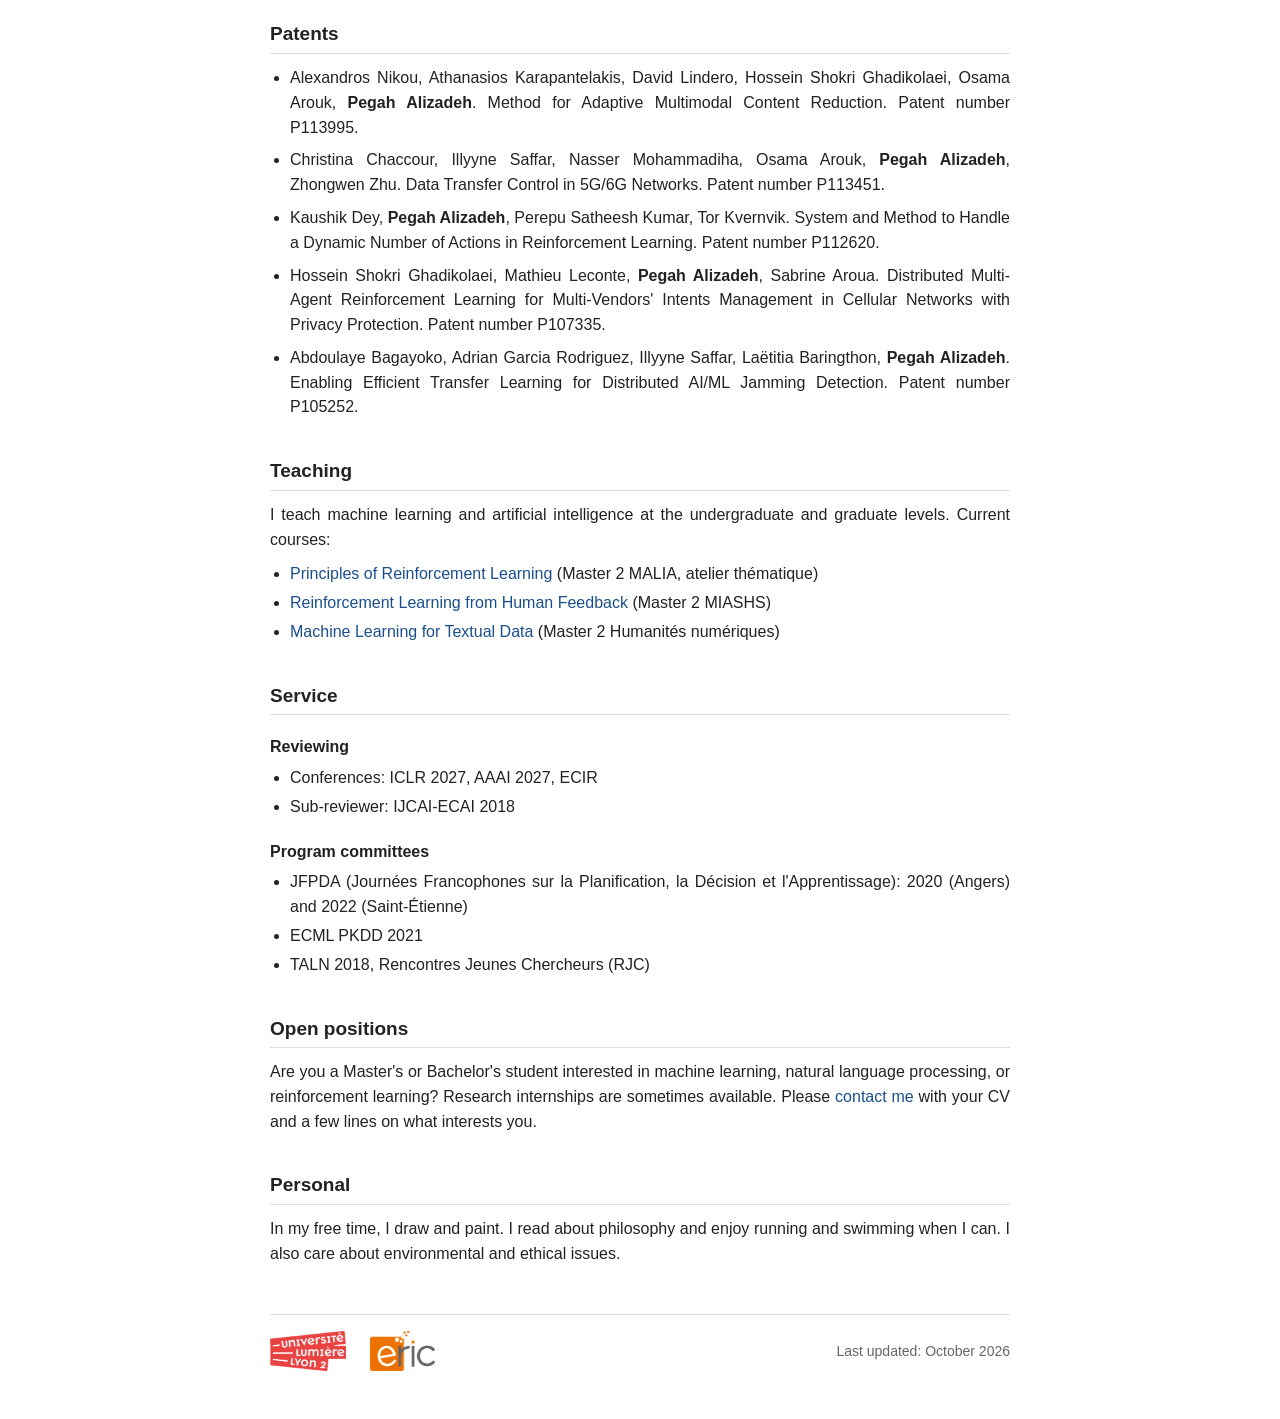
==== commit 2e35245a: "Teaching: Machine Learning for Textual Data is for Master 2 Humanités numériques Co-Authored-By: Cla" ====
--- a/index.html
+++ b/index.html
@@ -158,7 +158,7 @@
     <ul>
       <li><a href="reinforcement-learning.html">Principles of Reinforcement Learning</a> (Master 2 MALIA, atelier thématique)</li>
       <li><a href="rlhf-course.html">Reinforcement Learning from Human Feedback</a> (Master 2 MIASHS)</li>
-      <li><a href="machine-learning-textual-data.html">Machine Learning for Textual Data</a></li>
+      <li><a href="machine-learning-textual-data.html">Machine Learning for Textual Data</a> (Master 2 Humanités numériques)</li>
     </ul>
   </section>
 
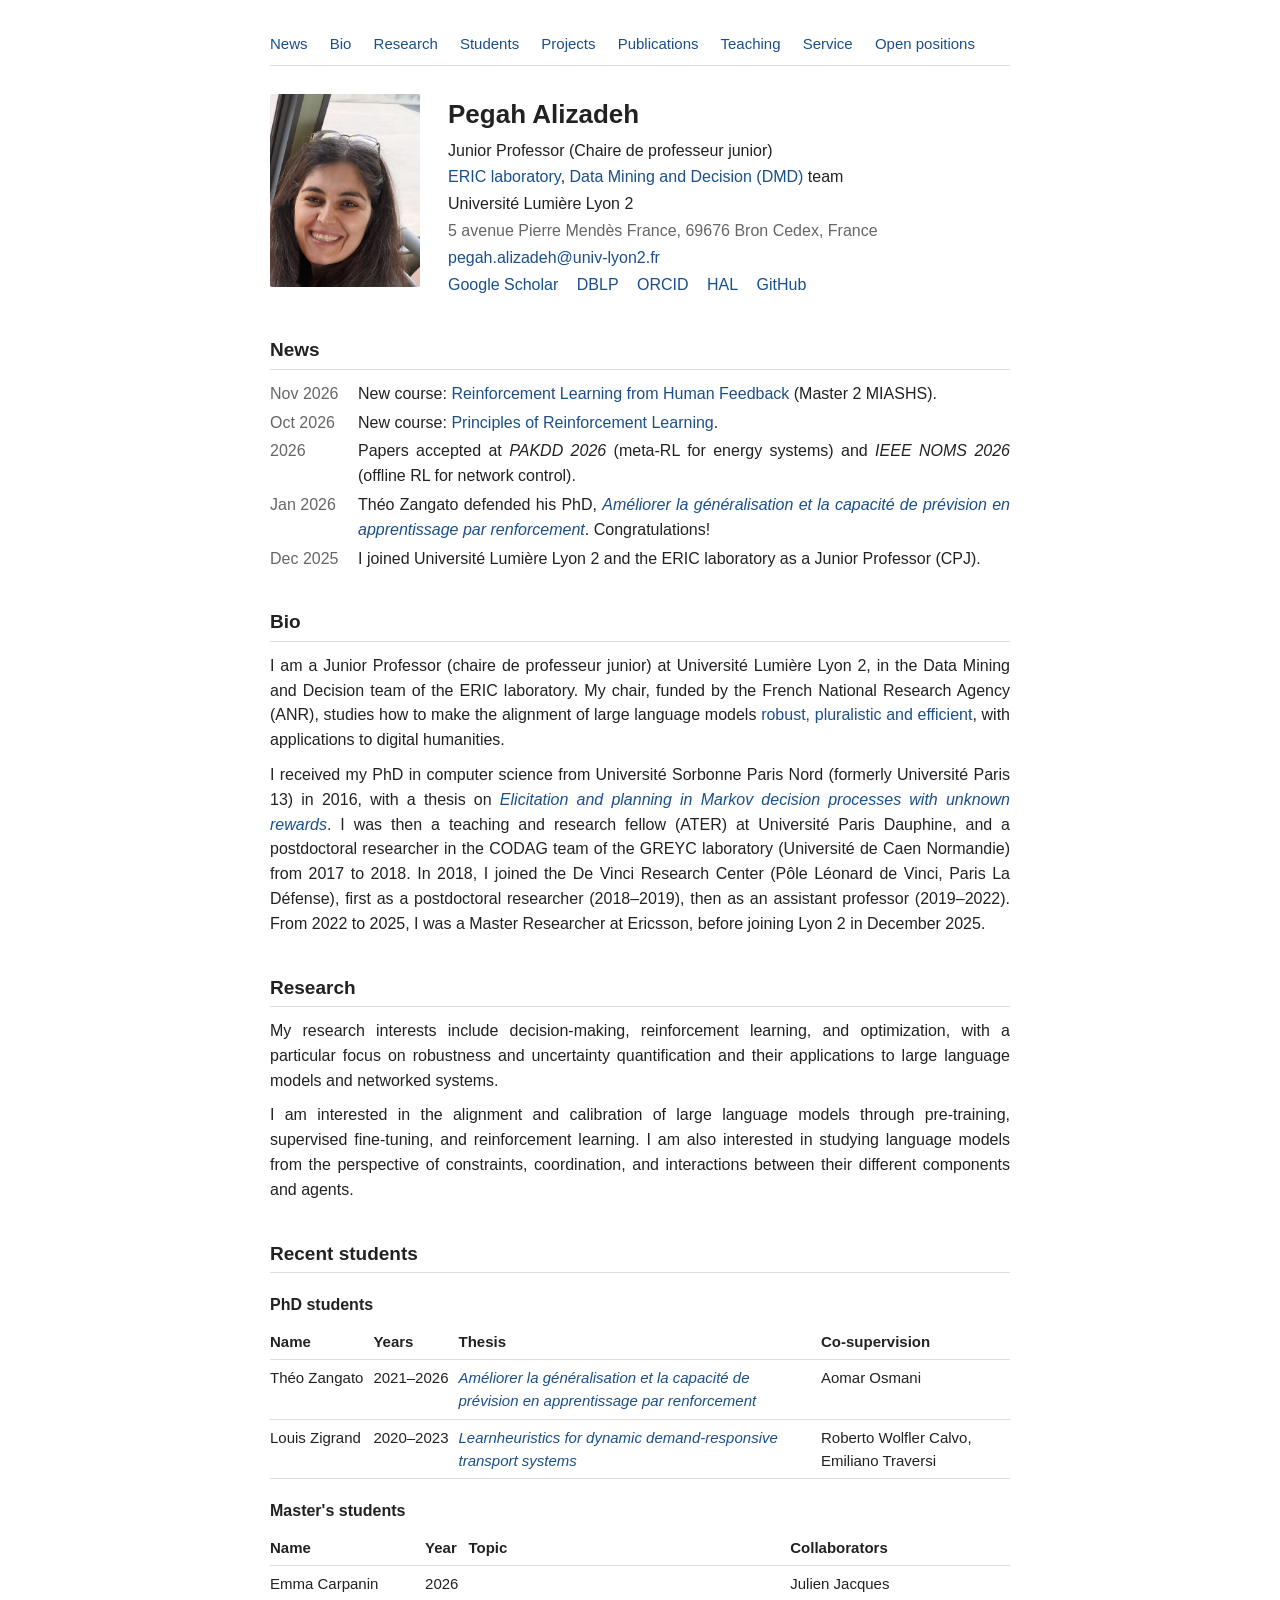
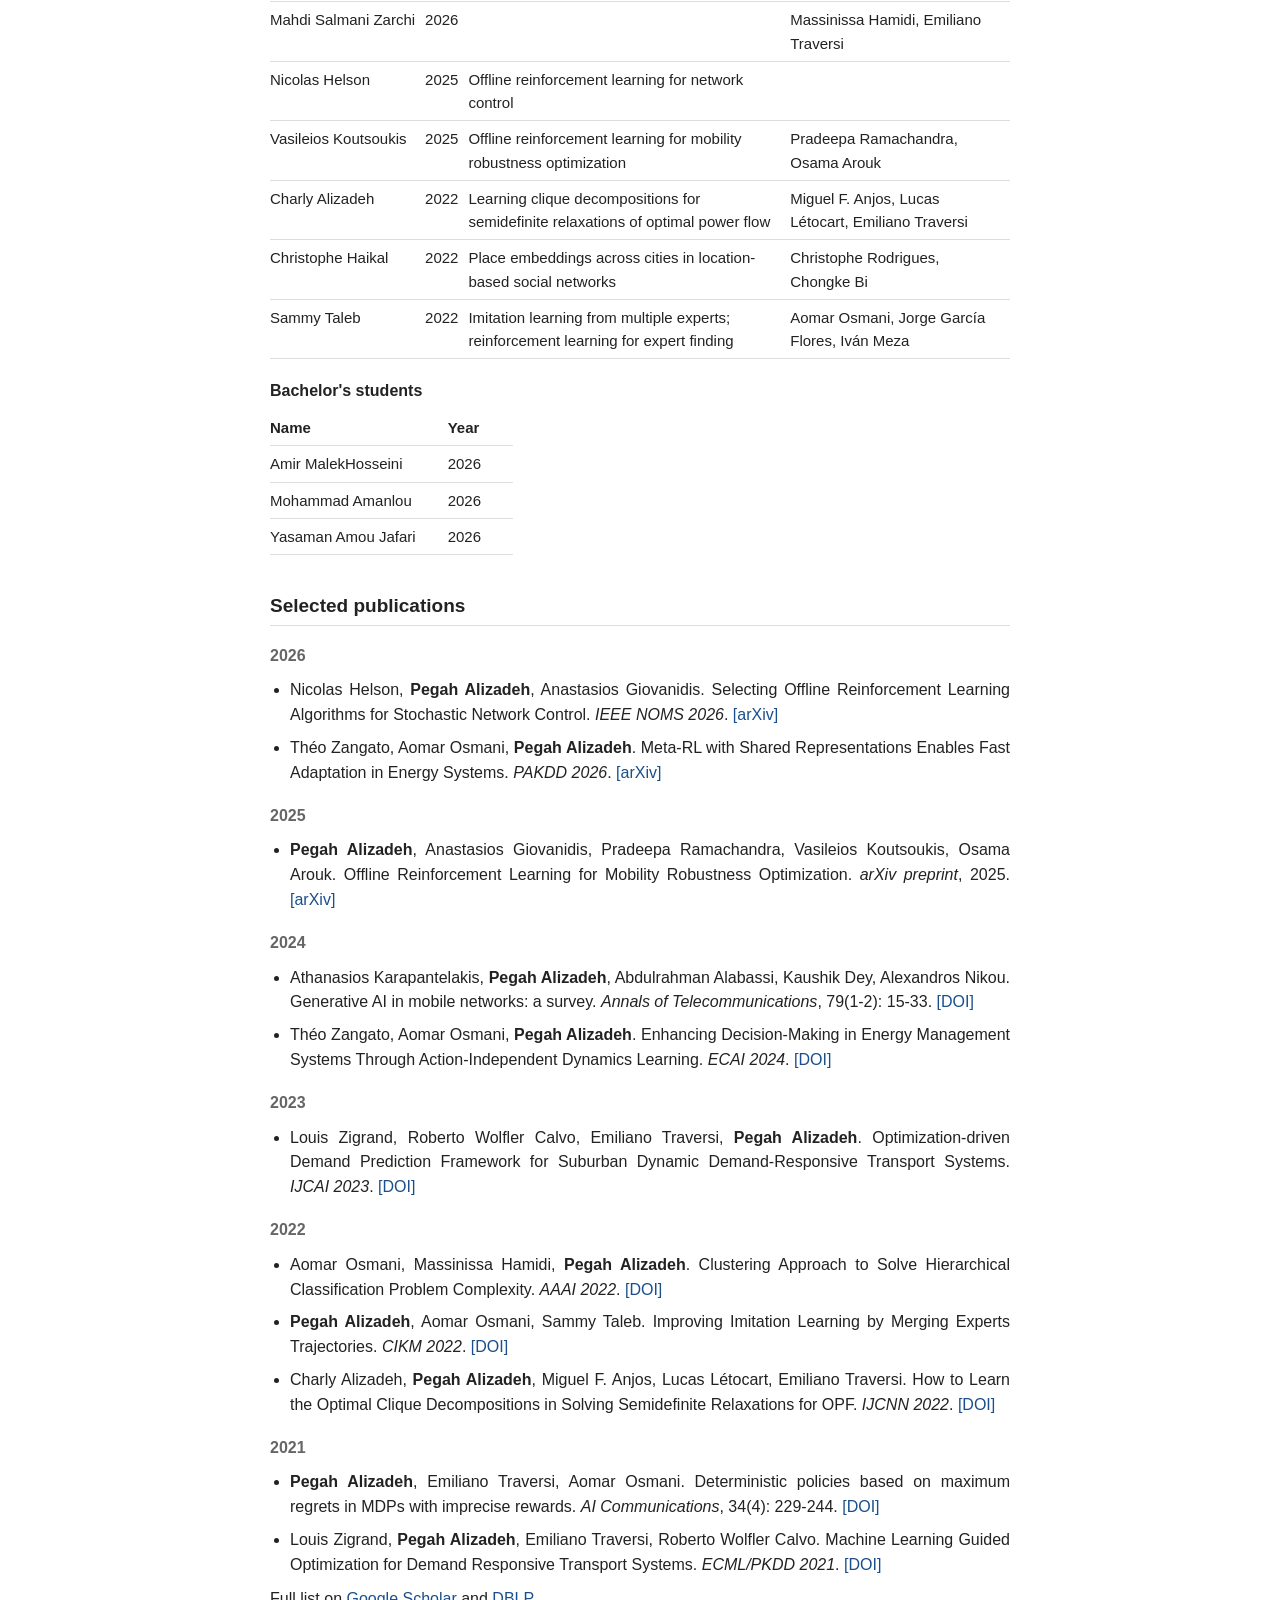
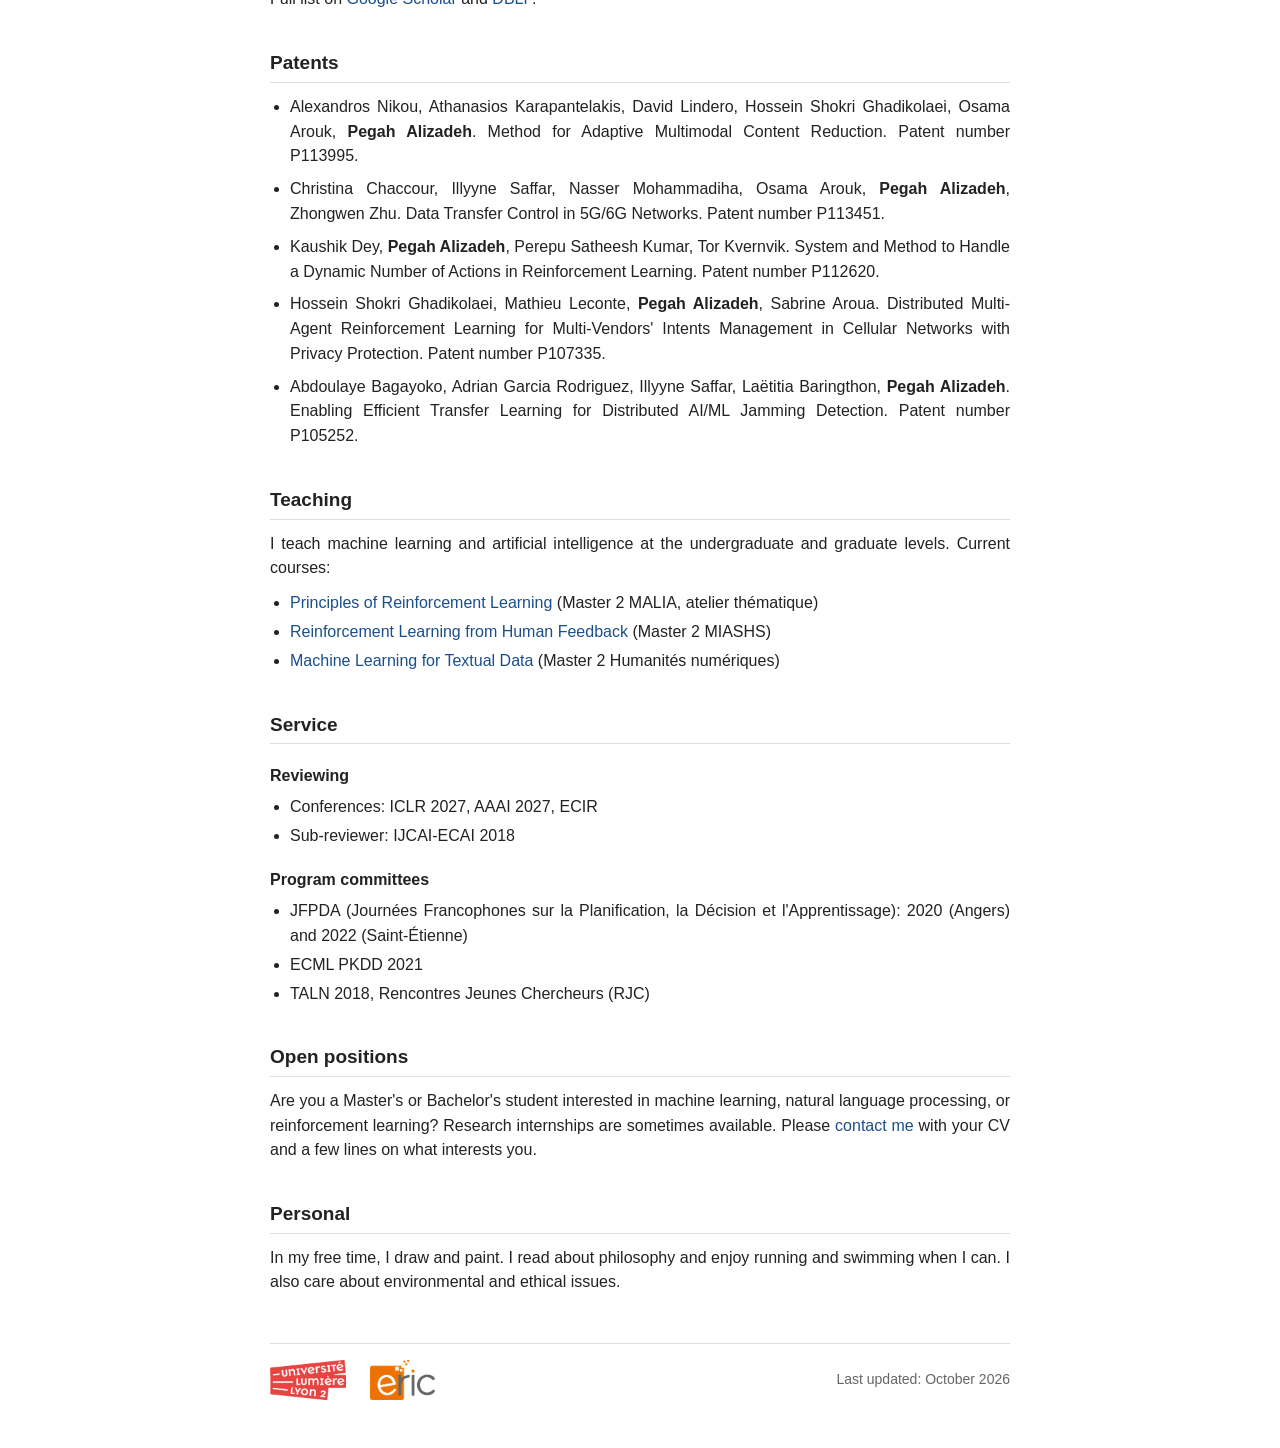
==== commit 126eced3: "News: new course on Reinforcement Learning from Human Feedback Co-Authored-By: Claude Opus 5.5 <nore" ====
--- a/index.html
+++ b/index.html
@@ -45,6 +45,7 @@
     <h2>News</h2>
     <!-- Keep 3 to 5 items, newest first; remove old ones -->
     <ul class="news">
+      <li><span class="muted">Nov 2026</span><span>New course: <a href="rlhf-course.html">Reinforcement Learning from Human Feedback</a> (Master 2 MIASHS).</span></li>
       <li><span class="muted">Oct 2026</span><span>New course: <a href="reinforcement-learning.html">Principles of Reinforcement Learning</a>.</span></li>
       <li><span class="muted">2026</span><span>Papers accepted at <em>PAKDD 2026</em> (meta-RL for energy systems) and <em>IEEE NOMS 2026</em> (offline RL for network control).</span></li>
       <li><span class="muted">Jan 2026</span><span>Théo Zangato defended his PhD, <a href="https://theses.fr/s436061" target="_blank"><em>Améliorer la généralisation et la capacité de prévision en apprentissage par renforcement</em></a>. Congratulations!</span></li>
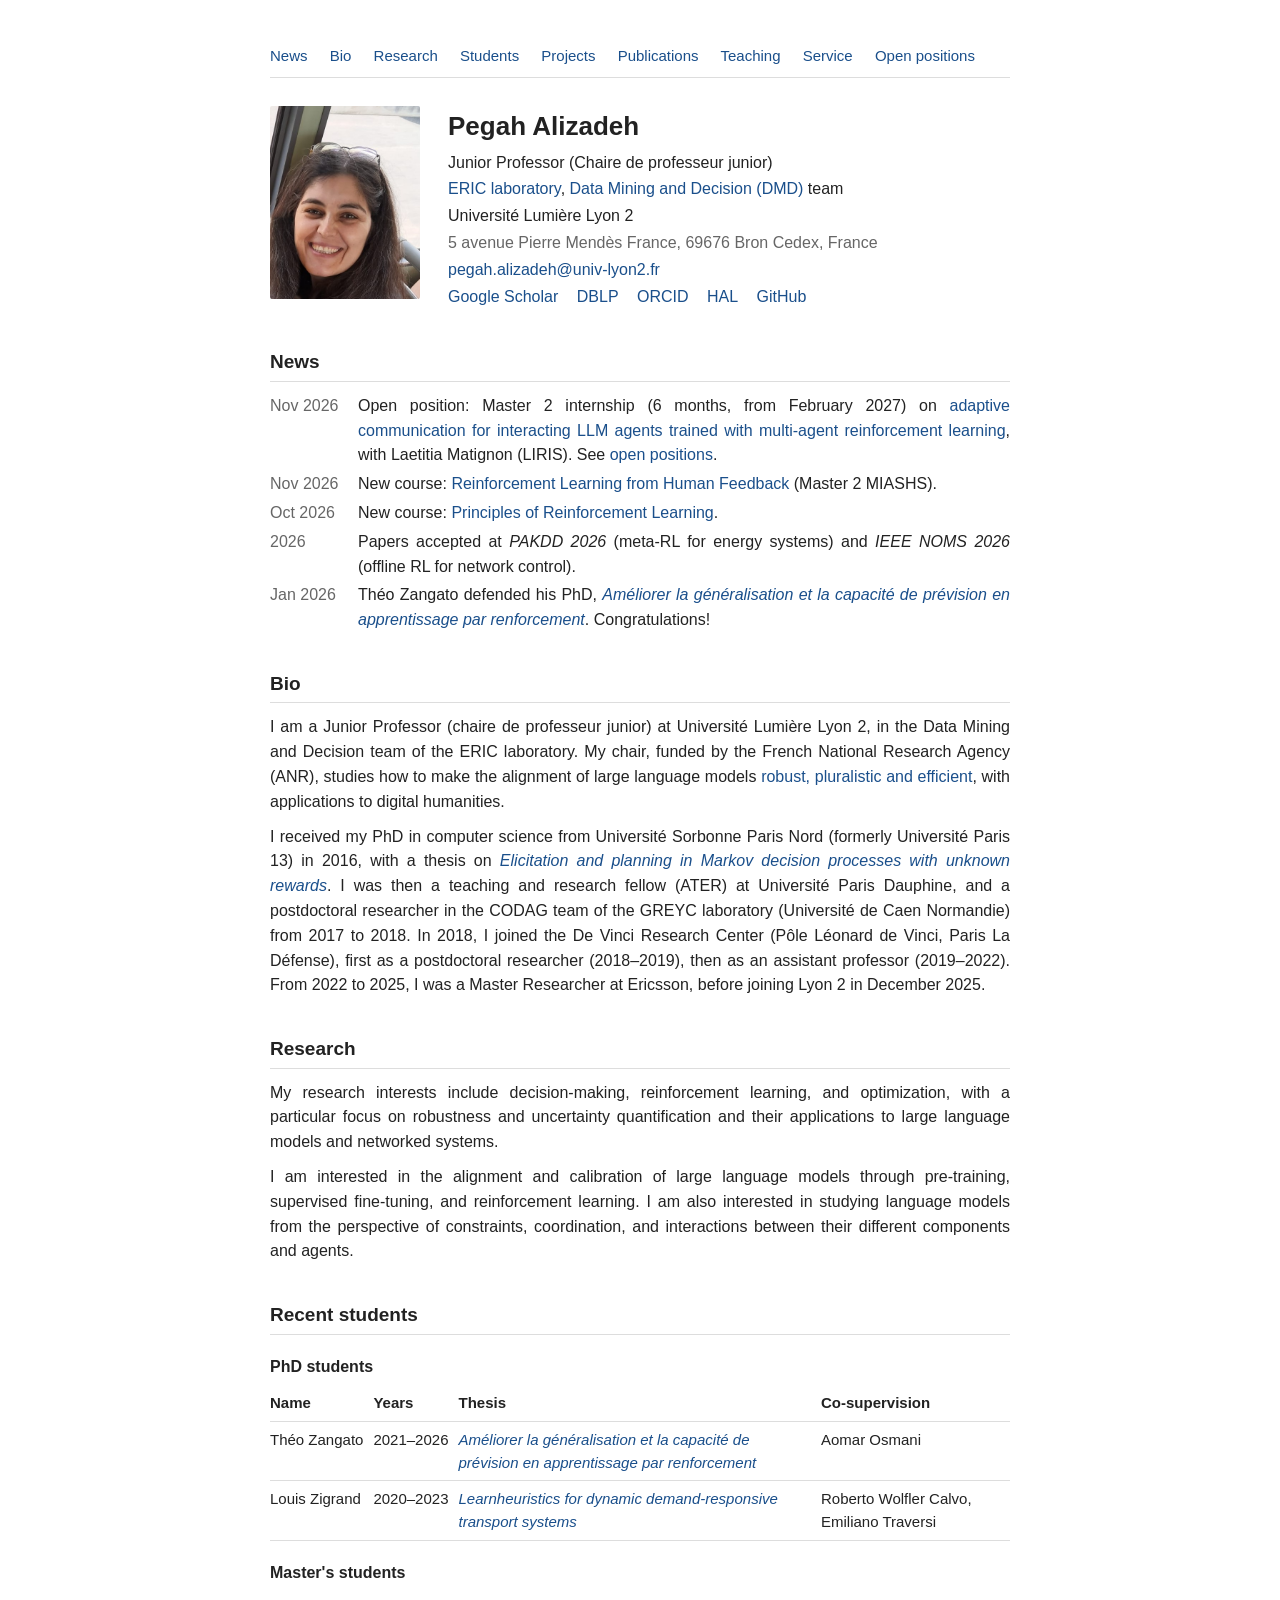
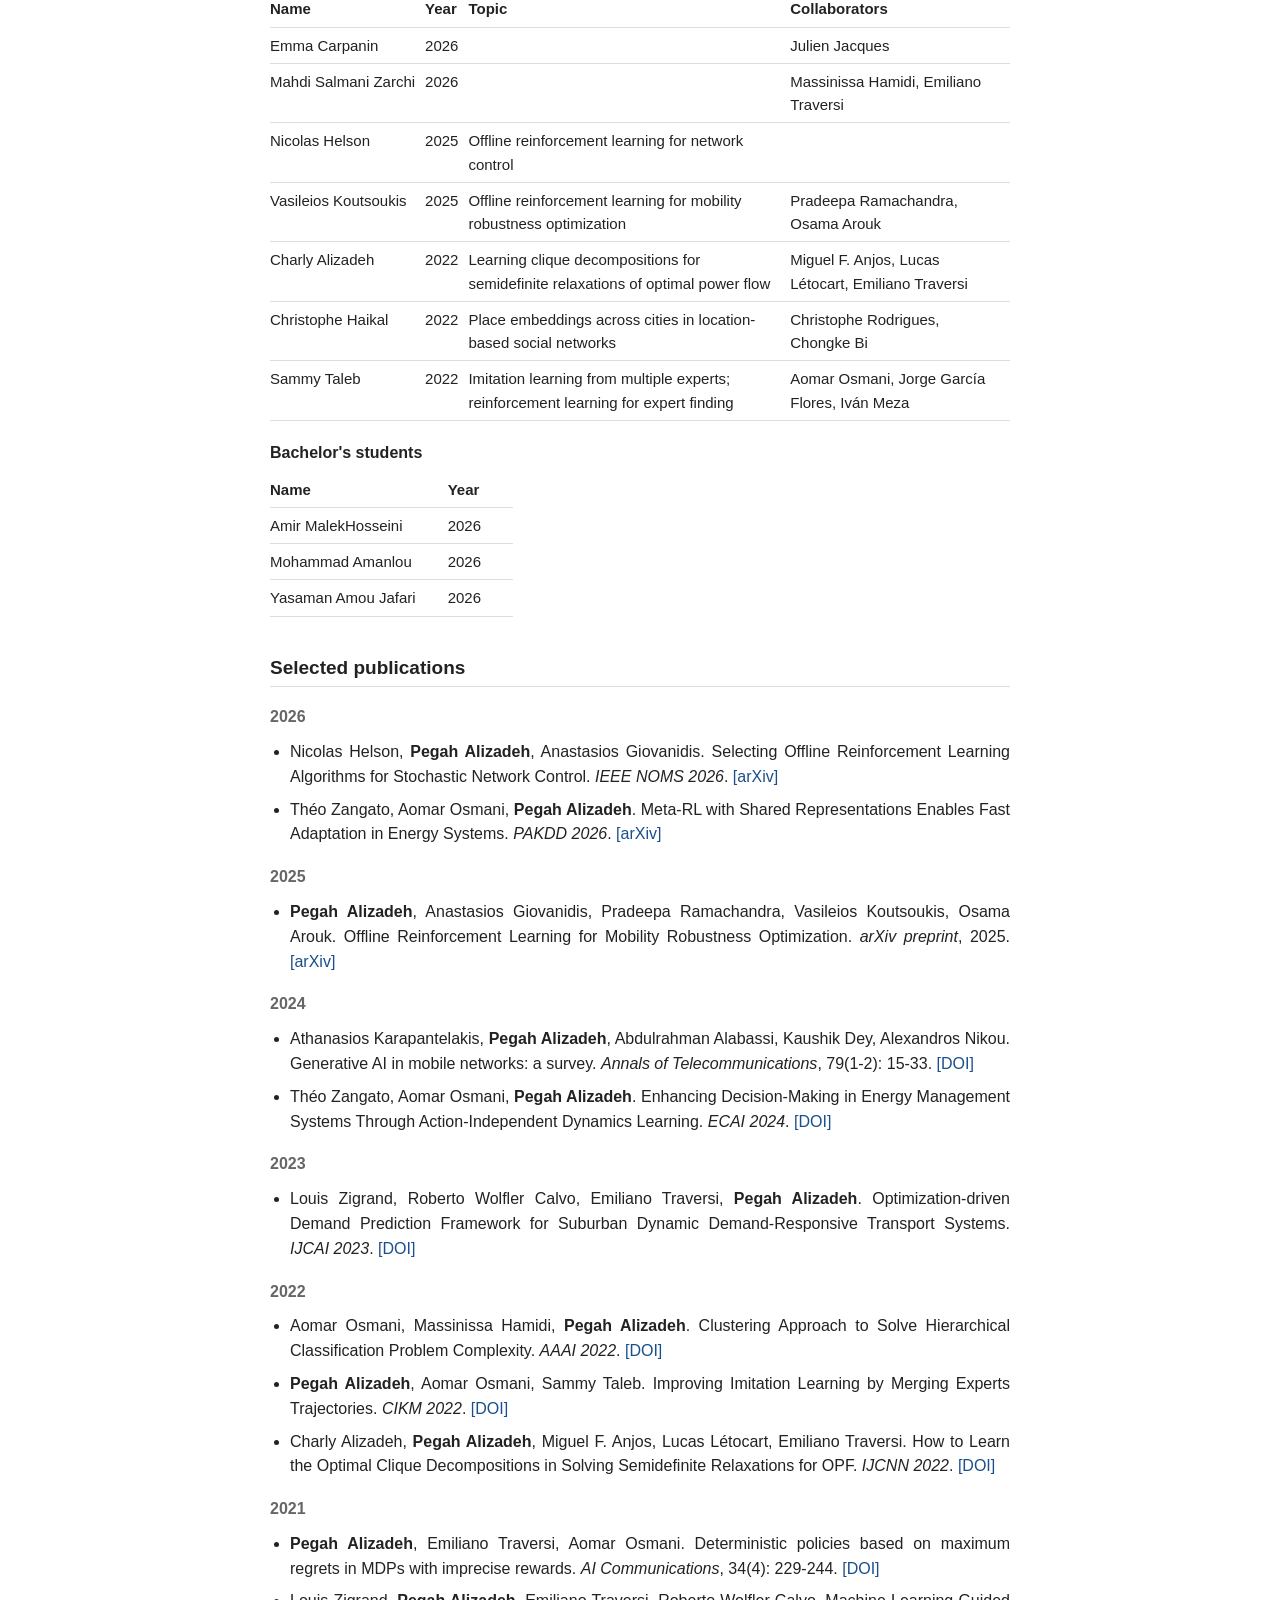
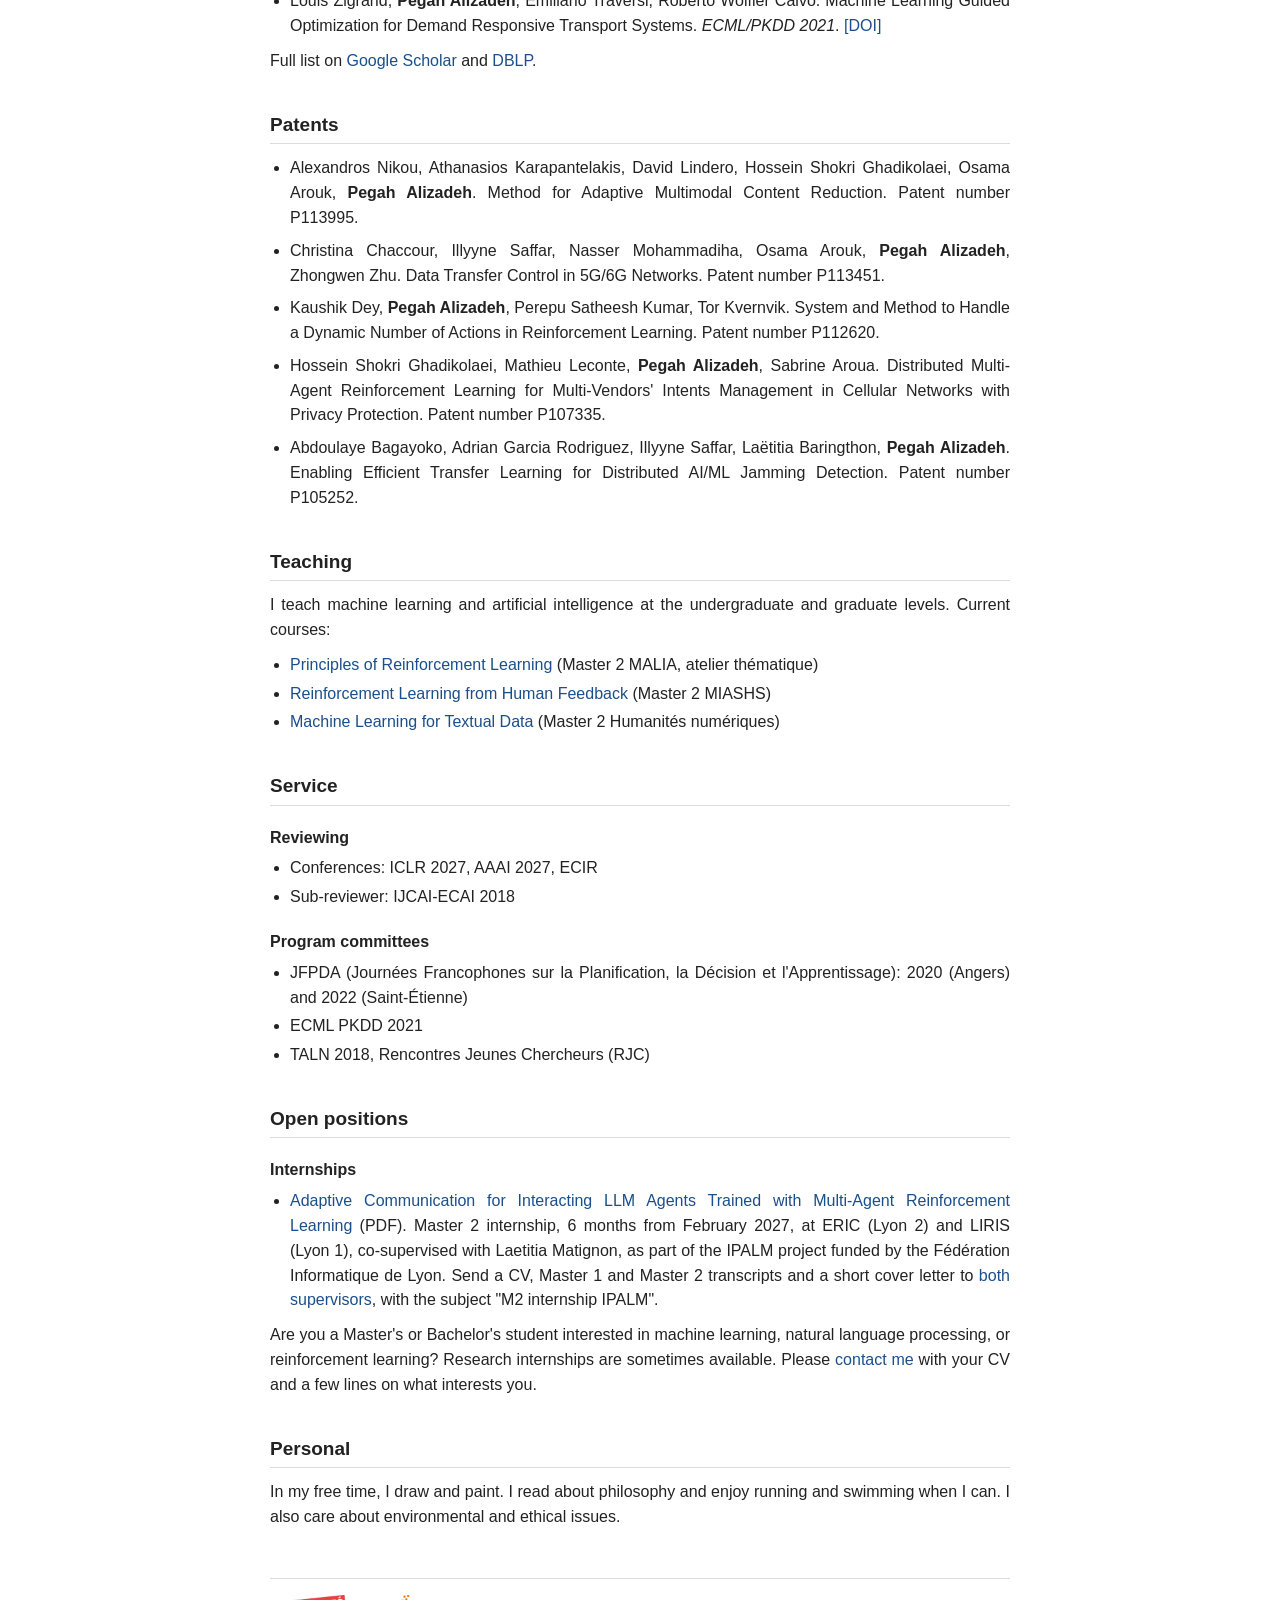
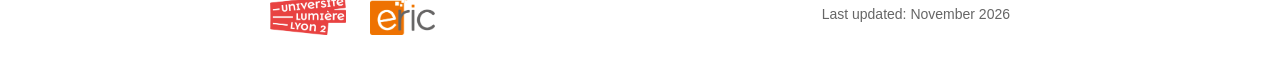
==== commit 2c638969: "Open positions: add M2 internship offer (IPALM), with news item Co-Authored-By: Claude Opus 5.5 <nor" ====
--- a/index.html
+++ b/index.html
@@ -5,6 +5,7 @@
   <meta name="viewport" content="width=device-width, initial-scale=1.0">
   <title>Pegah Alizadeh</title>
   <meta name="description" content="Pegah Alizadeh, Junior Professor at Université Lumière Lyon 2 (ERIC laboratory): reinforcement learning, decision-making, optimization and large language models.">
+  <meta name="google-site-verification" content="OmawtiZgTMw1aY-IM6NCsInObZA4sKZTqfkWqvKNKFk">
   <link rel="icon" href="favicon.svg" type="image/svg+xml">
   <link rel="stylesheet" href="style.css">
 </head>
@@ -45,11 +46,11 @@
     <h2>News</h2>
     <!-- Keep 3 to 5 items, newest first; remove old ones -->
     <ul class="news">
+      <li><span class="muted">Nov 2026</span><span>Open position: Master 2 internship (6 months, from February 2027) on <a href="offers/Internship_M2_IPALM_Axis1.pdf" target="_blank">adaptive communication for interacting LLM agents trained with multi-agent reinforcement learning</a>, with Laetitia Matignon (LIRIS). See <a href="#opportunities">open positions</a>.</span></li>
       <li><span class="muted">Nov 2026</span><span>New course: <a href="rlhf-course.html">Reinforcement Learning from Human Feedback</a> (Master 2 MIASHS).</span></li>
       <li><span class="muted">Oct 2026</span><span>New course: <a href="reinforcement-learning.html">Principles of Reinforcement Learning</a>.</span></li>
       <li><span class="muted">2026</span><span>Papers accepted at <em>PAKDD 2026</em> (meta-RL for energy systems) and <em>IEEE NOMS 2026</em> (offline RL for network control).</span></li>
       <li><span class="muted">Jan 2026</span><span>Théo Zangato defended his PhD, <a href="https://theses.fr/s436061" target="_blank"><em>Améliorer la généralisation et la capacité de prévision en apprentissage par renforcement</em></a>. Congratulations!</span></li>
-      <li><span class="muted">Dec 2025</span><span>I joined Université Lumière Lyon 2 and the ERIC laboratory as a Junior Professor (CPJ).</span></li>
     </ul>
   </section>
 
@@ -184,6 +185,12 @@
 
   <section id="opportunities">
     <h2>Open positions</h2>
+    <h3>Internships</h3>
+    <ul>
+      <li><a href="offers/Internship_M2_IPALM_Axis1.pdf" target="_blank">Adaptive Communication for Interacting LLM Agents Trained with Multi-Agent Reinforcement Learning</a> (PDF).
+          Master 2 internship, 6 months from February 2027, at ERIC (Lyon 2) and LIRIS (Lyon 1), co-supervised with Laetitia Matignon, as part of the IPALM project funded by the Fédération Informatique de Lyon.
+          Send a CV, Master 1 and Master 2 transcripts and a short cover letter to <a href="mailto:pegah.alizadeh@univ-lyon2.fr,laetitia.matignon@univ-lyon1.fr?subject=M2%20internship%20IPALM">both supervisors</a>, with the subject "M2 internship IPALM".</li>
+    </ul>
     <p>Are you a Master's or Bachelor's student interested in machine learning, natural language processing, or reinforcement learning? Research internships are sometimes available. Please <a href="mailto:pegah.alizadeh@univ-lyon2.fr?subject=Research%20opportunity">contact me</a> with your CV and a few lines on what interests you.</p>
   </section>
 
@@ -195,7 +202,7 @@
   <footer>
     <img src="lyon2-logo-trim.png" alt="Université Lumière Lyon 2">
     <img src="eric-lab-trim.png" alt="ERIC laboratory">
-    <span>Last updated: October 2026</span>
+    <span>Last updated: November 2026</span>
   </footer>
 </body>
 </html>
--- a/style.css
+++ b/style.css
@@ -36,12 +36,22 @@
   text-decoration: underline;
 }
 
-/* Navigation: a single line of text links */
+/* Navigation: a single line of text links, kept at the top of the window while scrolling */
 nav {
+  position: sticky;
+  top: 0;
+  z-index: 10;
+  background: var(--bg);
+  padding-top: 12px;
   padding-bottom: 10px;
   margin-bottom: 28px;
   border-bottom: 1px solid var(--rule);
   font-size: 15px;
+}
+
+/* Leave room for the fixed menu when jumping to a section */
+[id] {
+  scroll-margin-top: 64px;
 }
 
 nav a {
@@ -223,6 +233,10 @@
     margin-bottom: 4px;
   }
 
+  [id] {
+    scroll-margin-top: 96px;
+  }
+
   table {
     font-size: 14px;
   }
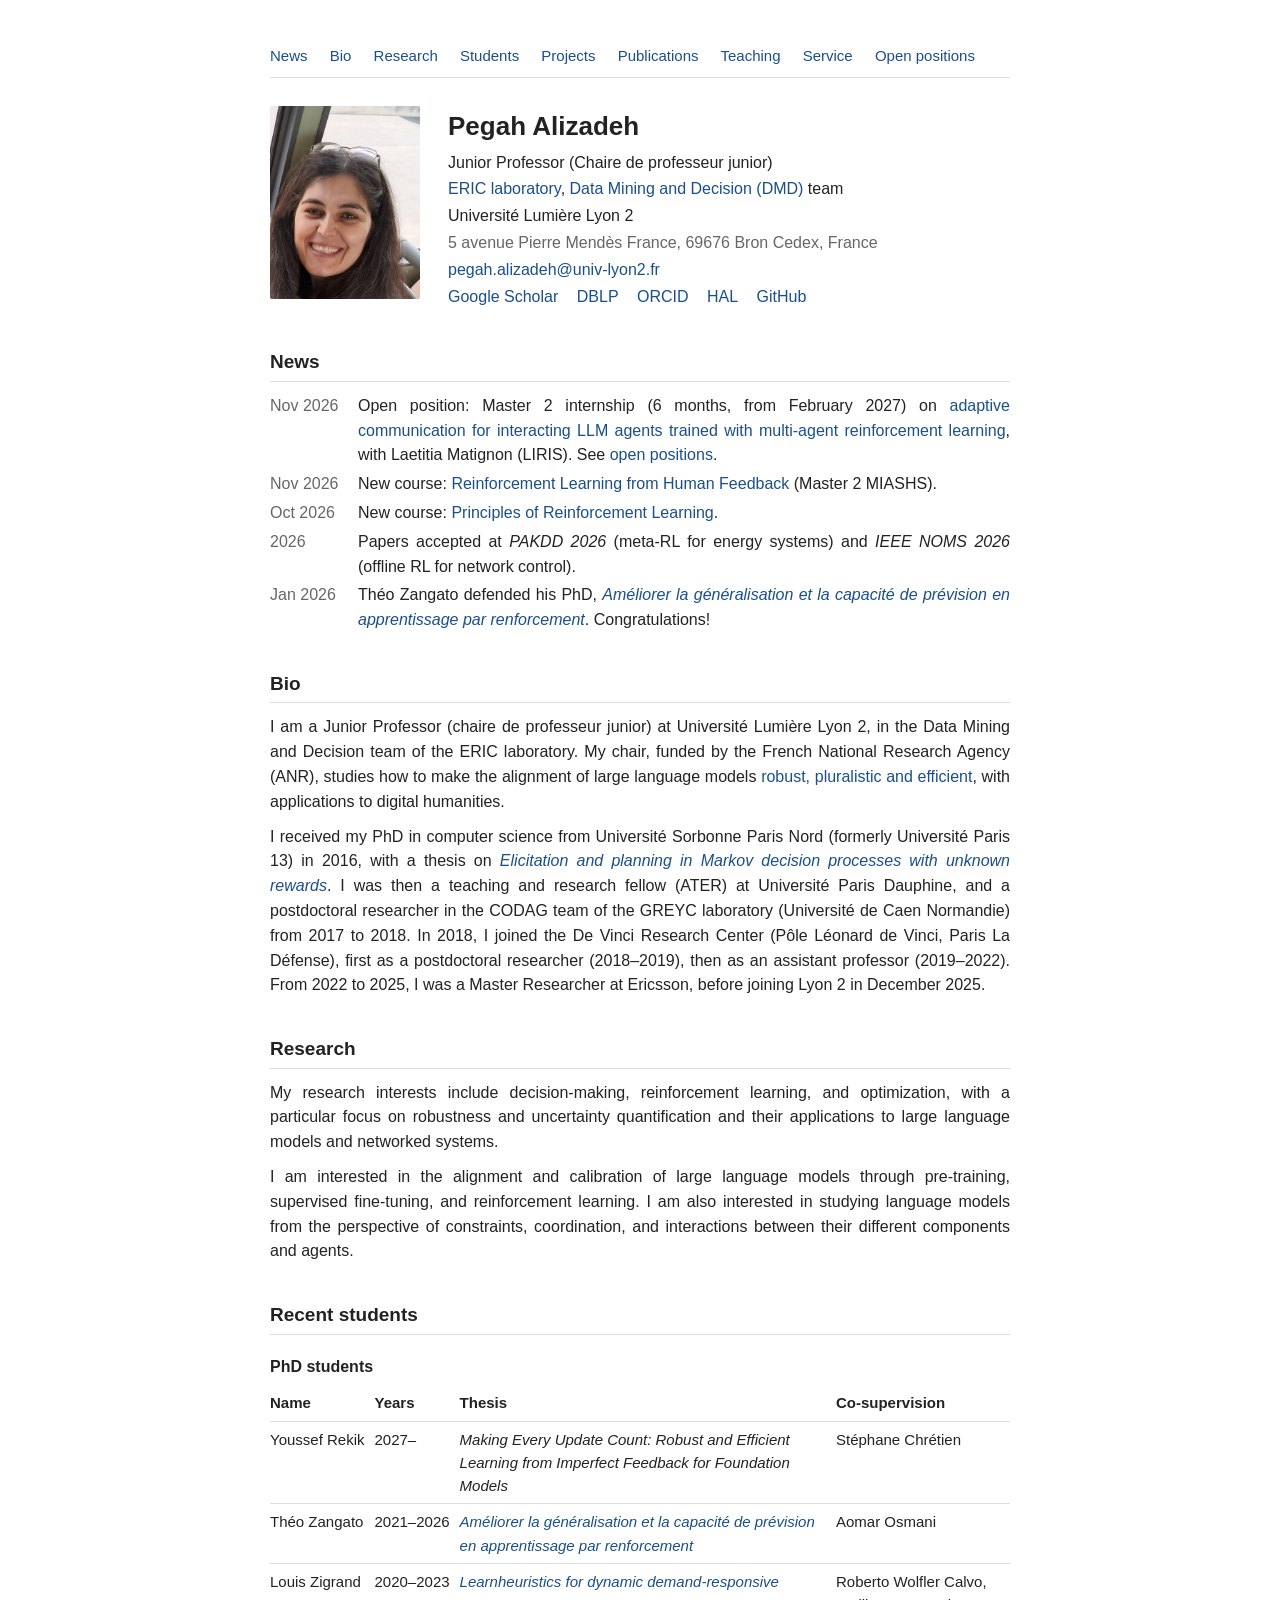
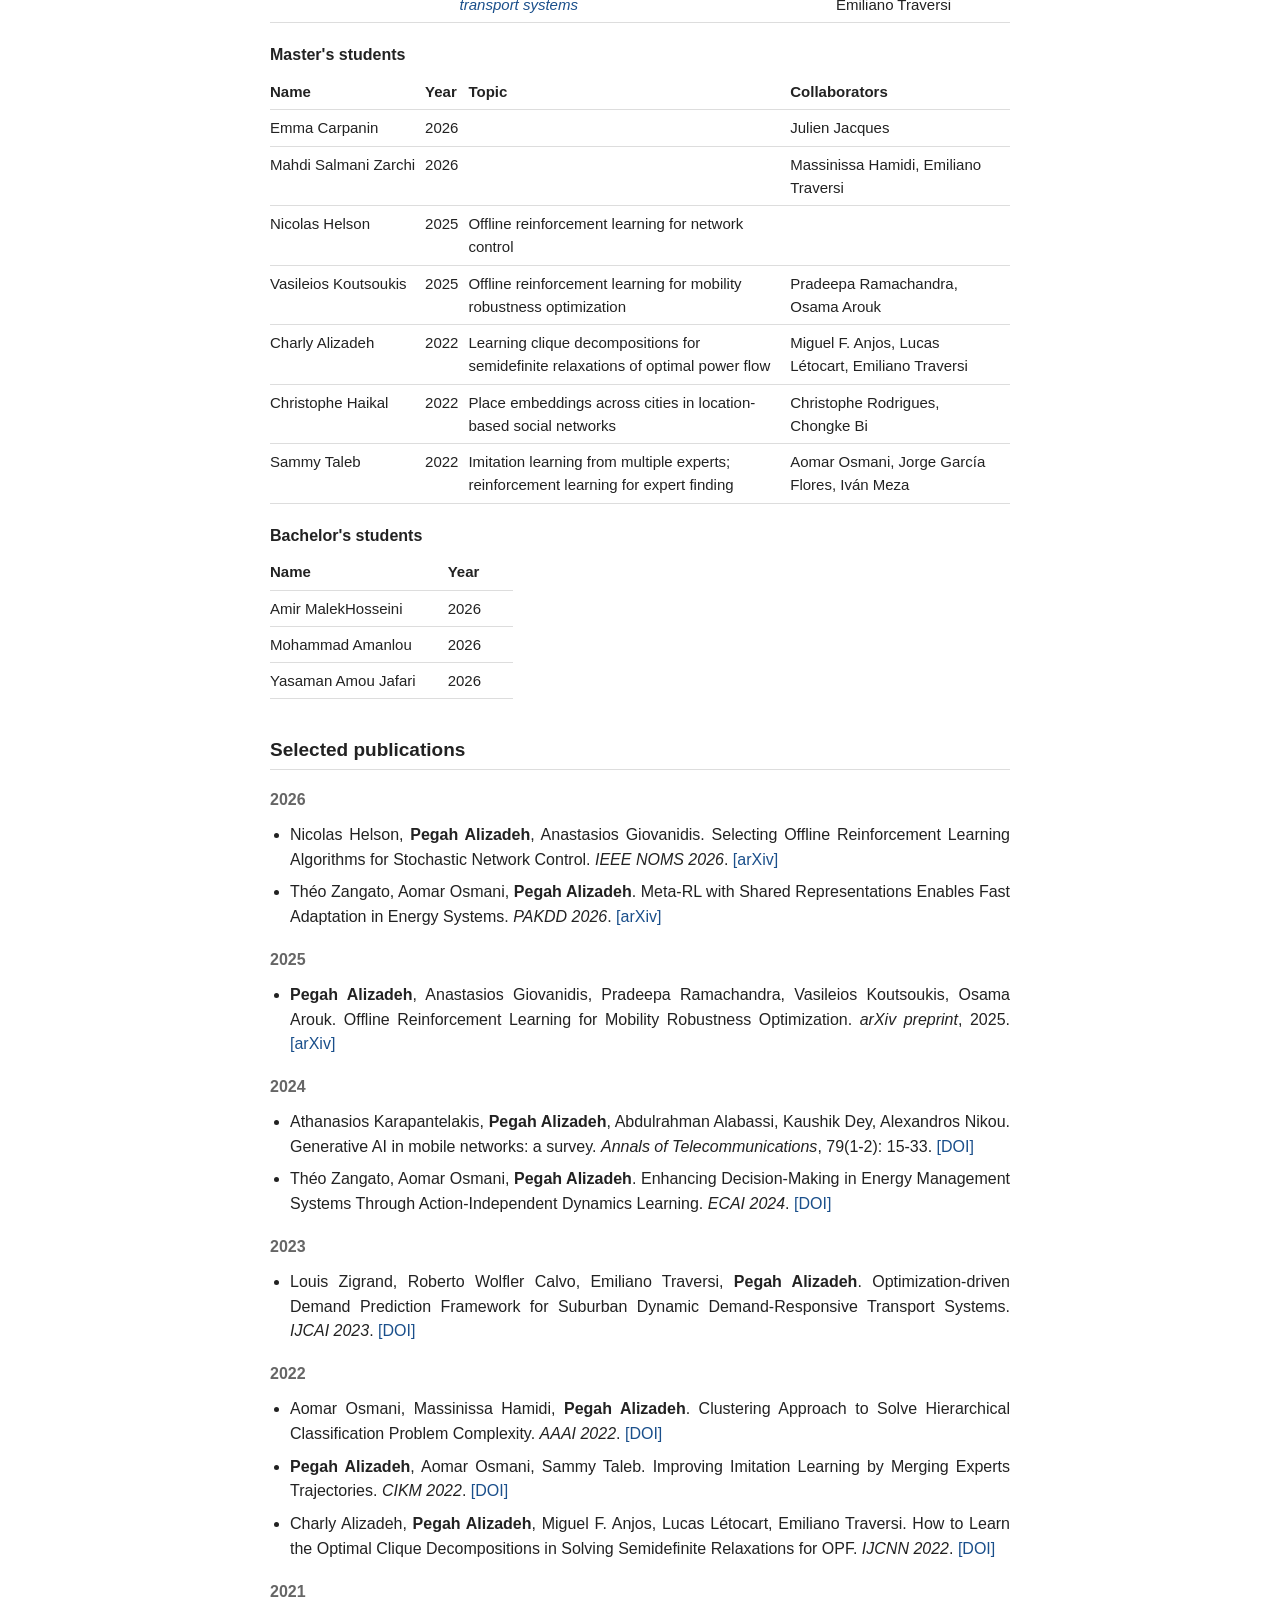
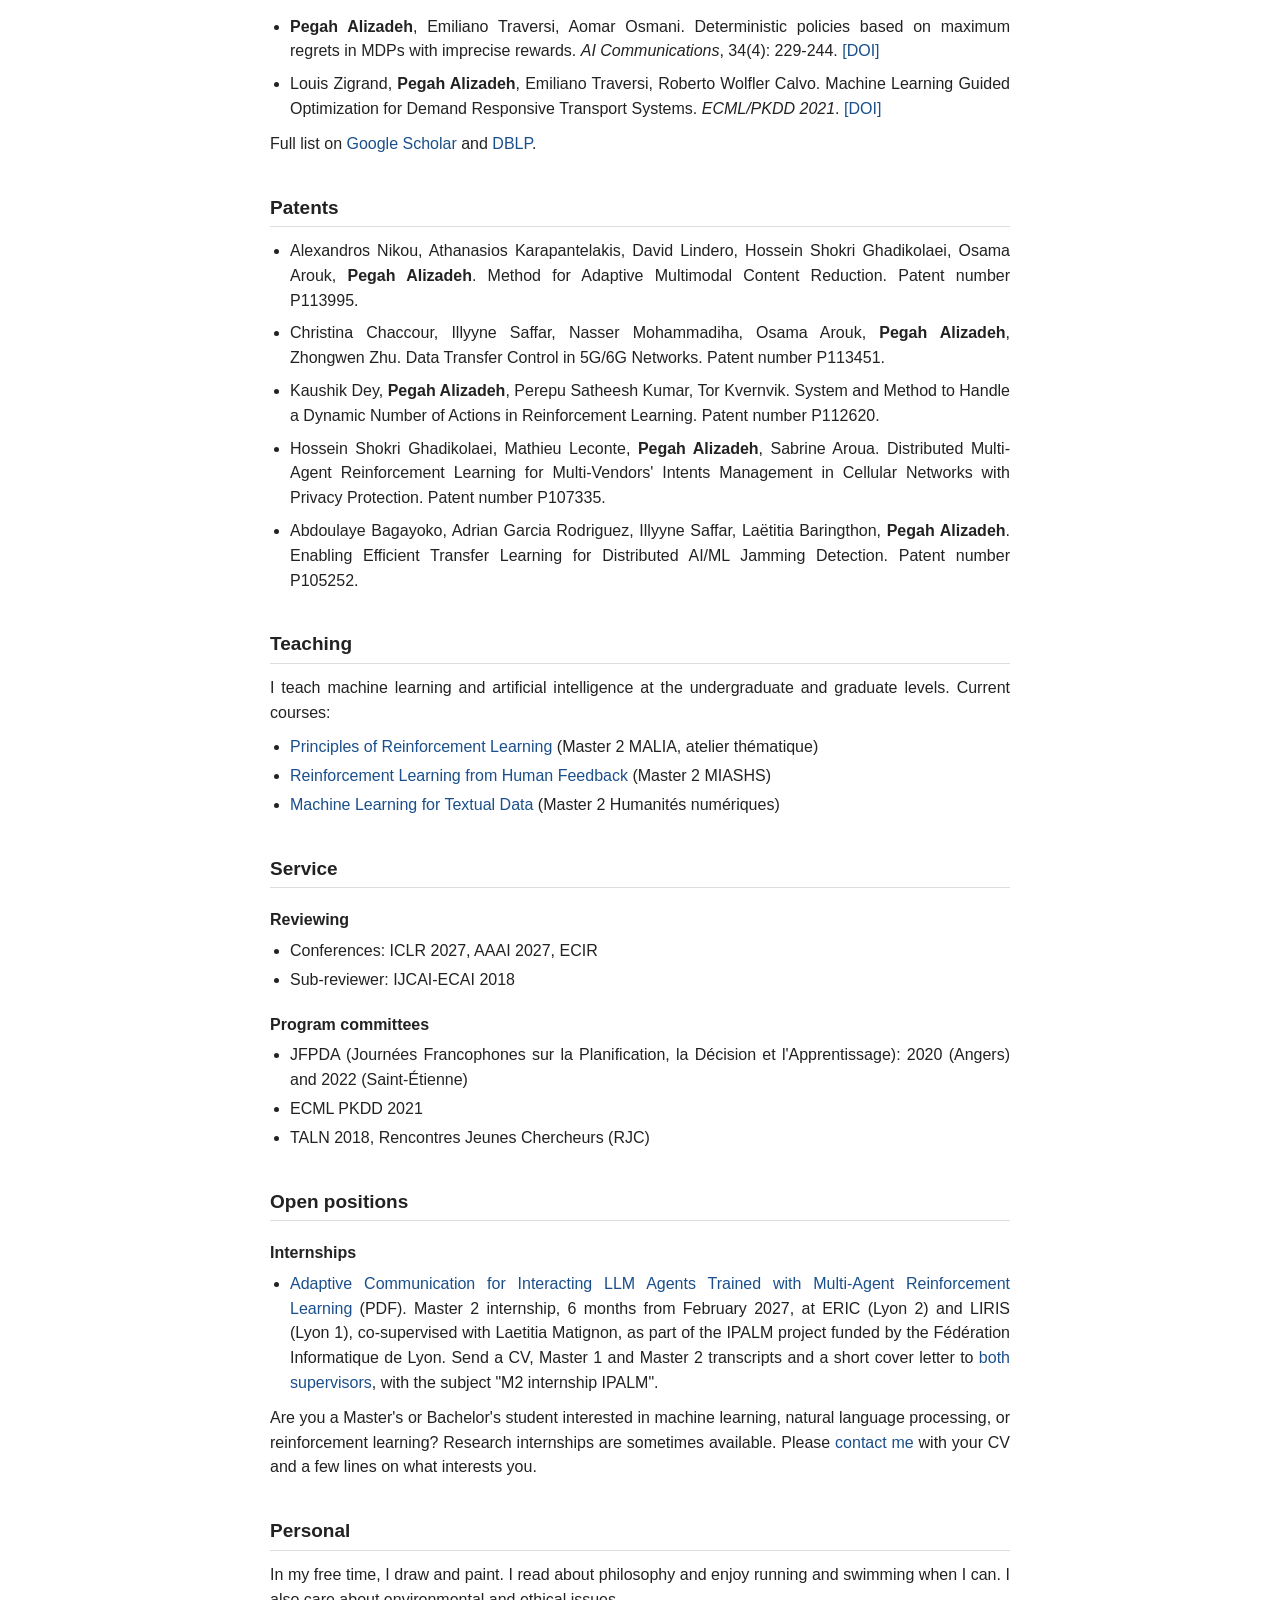
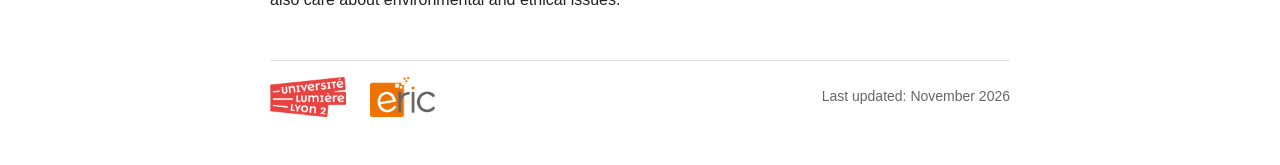
==== commit b3ba05c9: "Students: add Youssef Rekik (PhD, co-supervised with Stéphane Chrétien) Co-Authored-By: Claude Opus " ====
--- a/index.html
+++ b/index.html
@@ -78,6 +78,7 @@
     <h3>PhD students</h3>
     <table class="people">
       <tr><th>Name</th><th>Years</th><th>Thesis</th><th>Co-supervision</th></tr>
+      <tr><td>Youssef Rekik</td><td>2027–</td><td><em>Making Every Update Count: Robust and Efficient Learning from Imperfect Feedback for Foundation Models</em></td><td>Stéphane Chrétien</td></tr>
       <tr><td>Théo Zangato</td><td>2021–2026</td><td><a href="https://theses.fr/s436061" target="_blank"><em>Améliorer la généralisation et la capacité de prévision en apprentissage par renforcement</em></a></td><td>Aomar Osmani</td></tr>
       <tr><td>Louis Zigrand</td><td>2020–2023</td><td><a href="https://theses.fr/2023PA131042" target="_blank"><em>Learnheuristics for dynamic demand-responsive transport systems</em></a></td><td>Roberto Wolfler Calvo, Emiliano Traversi</td></tr>
     </table>
